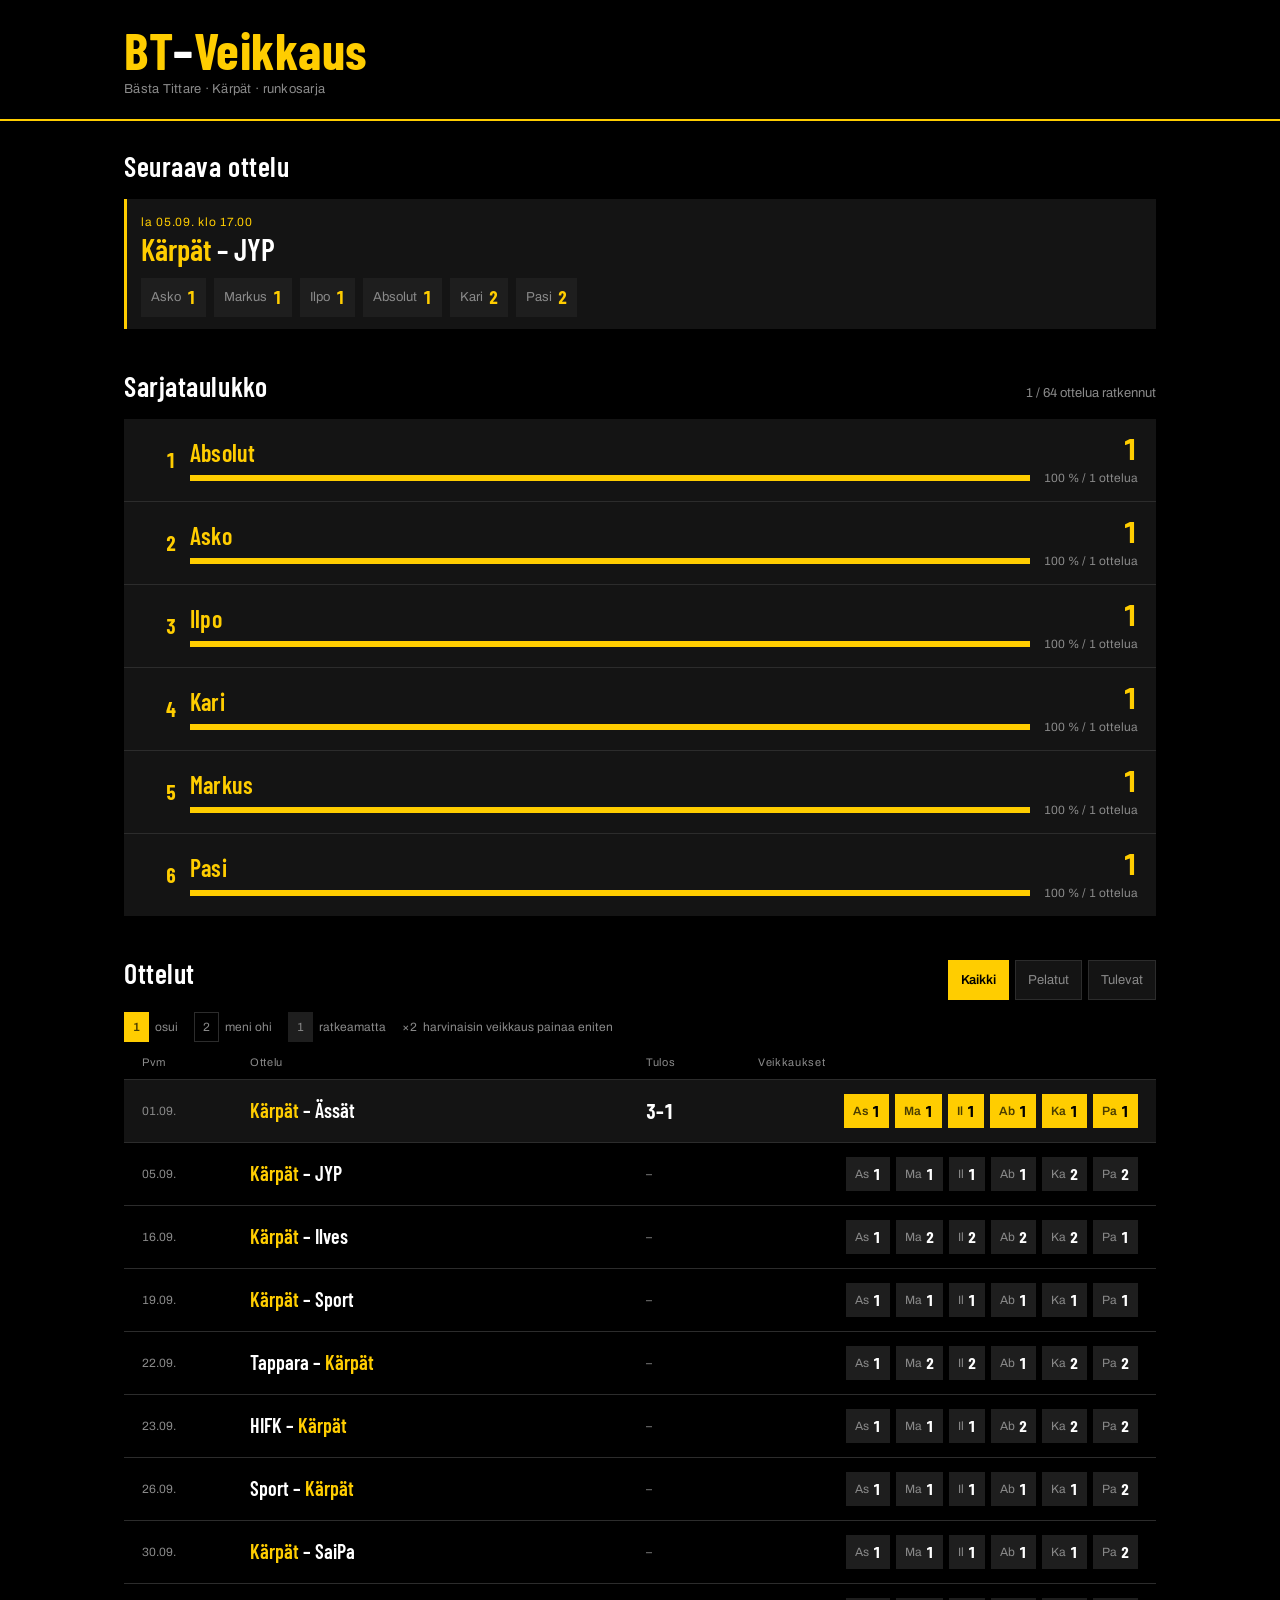
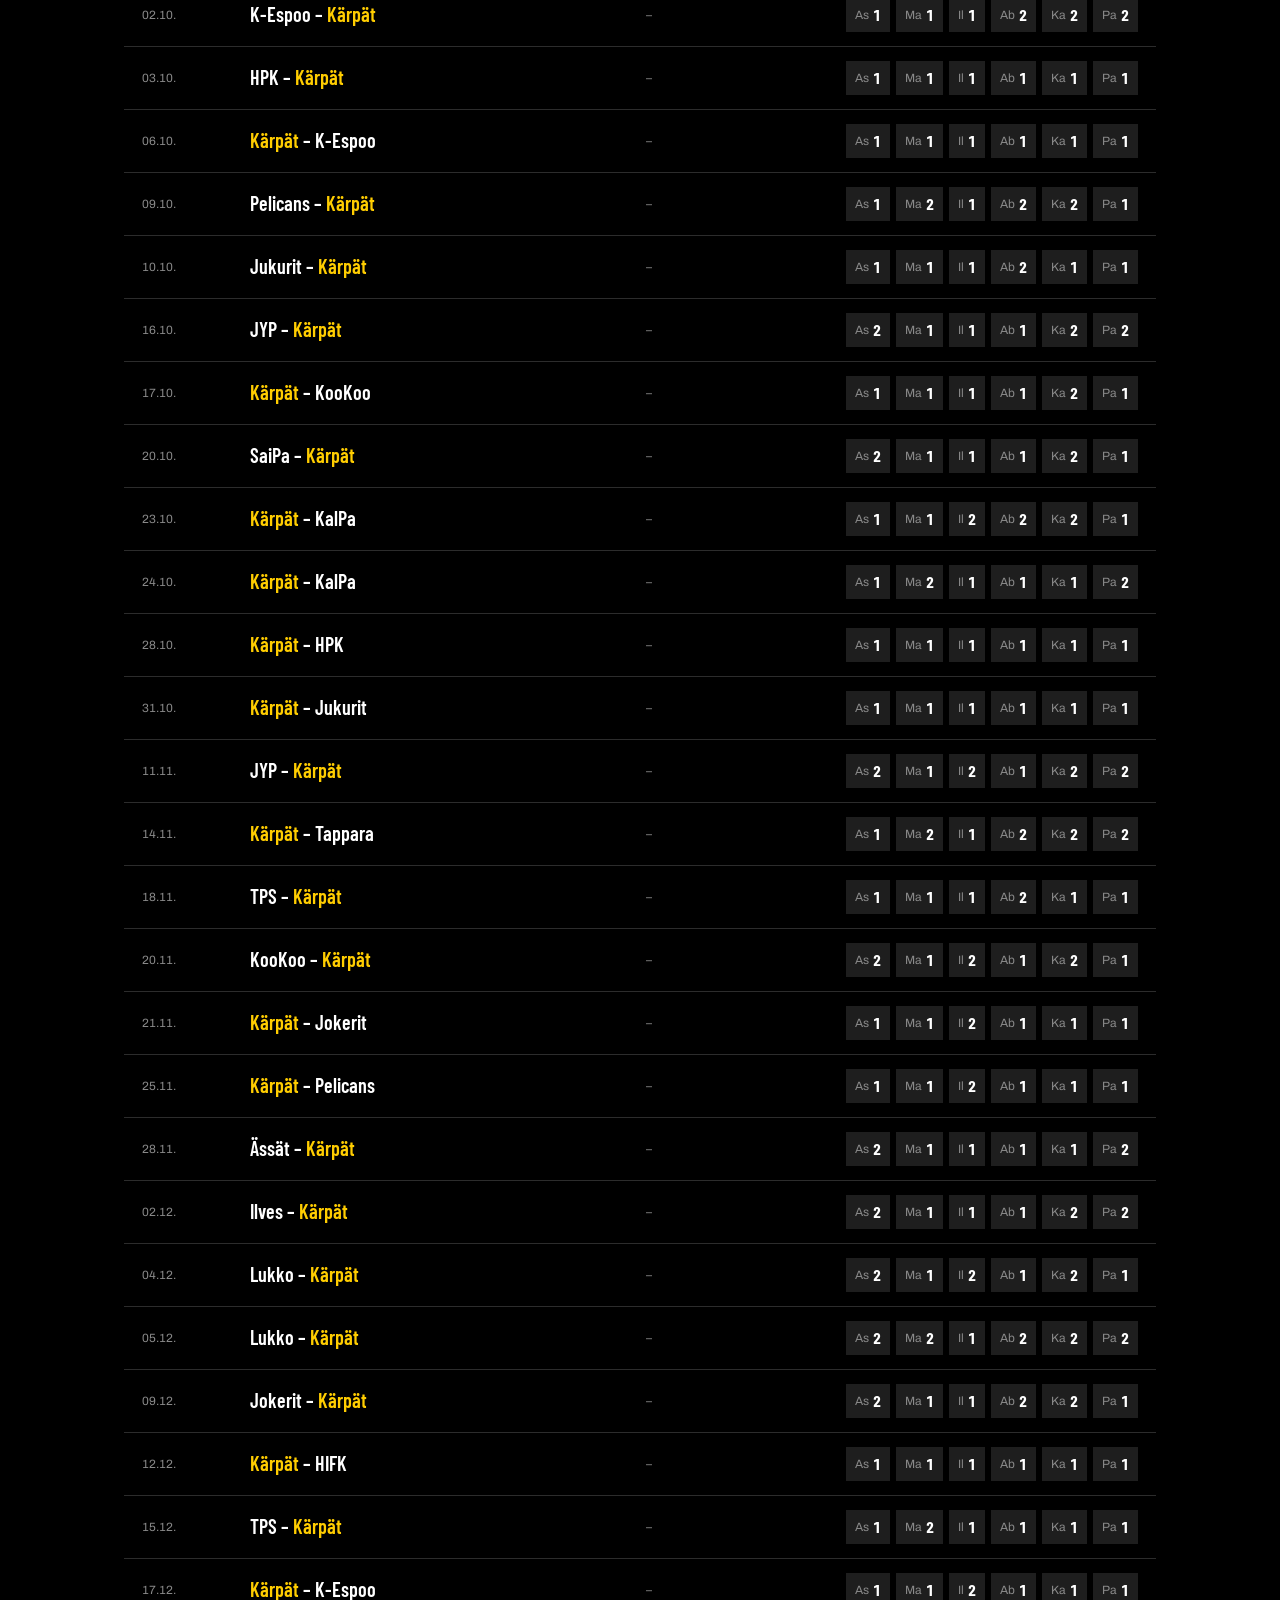
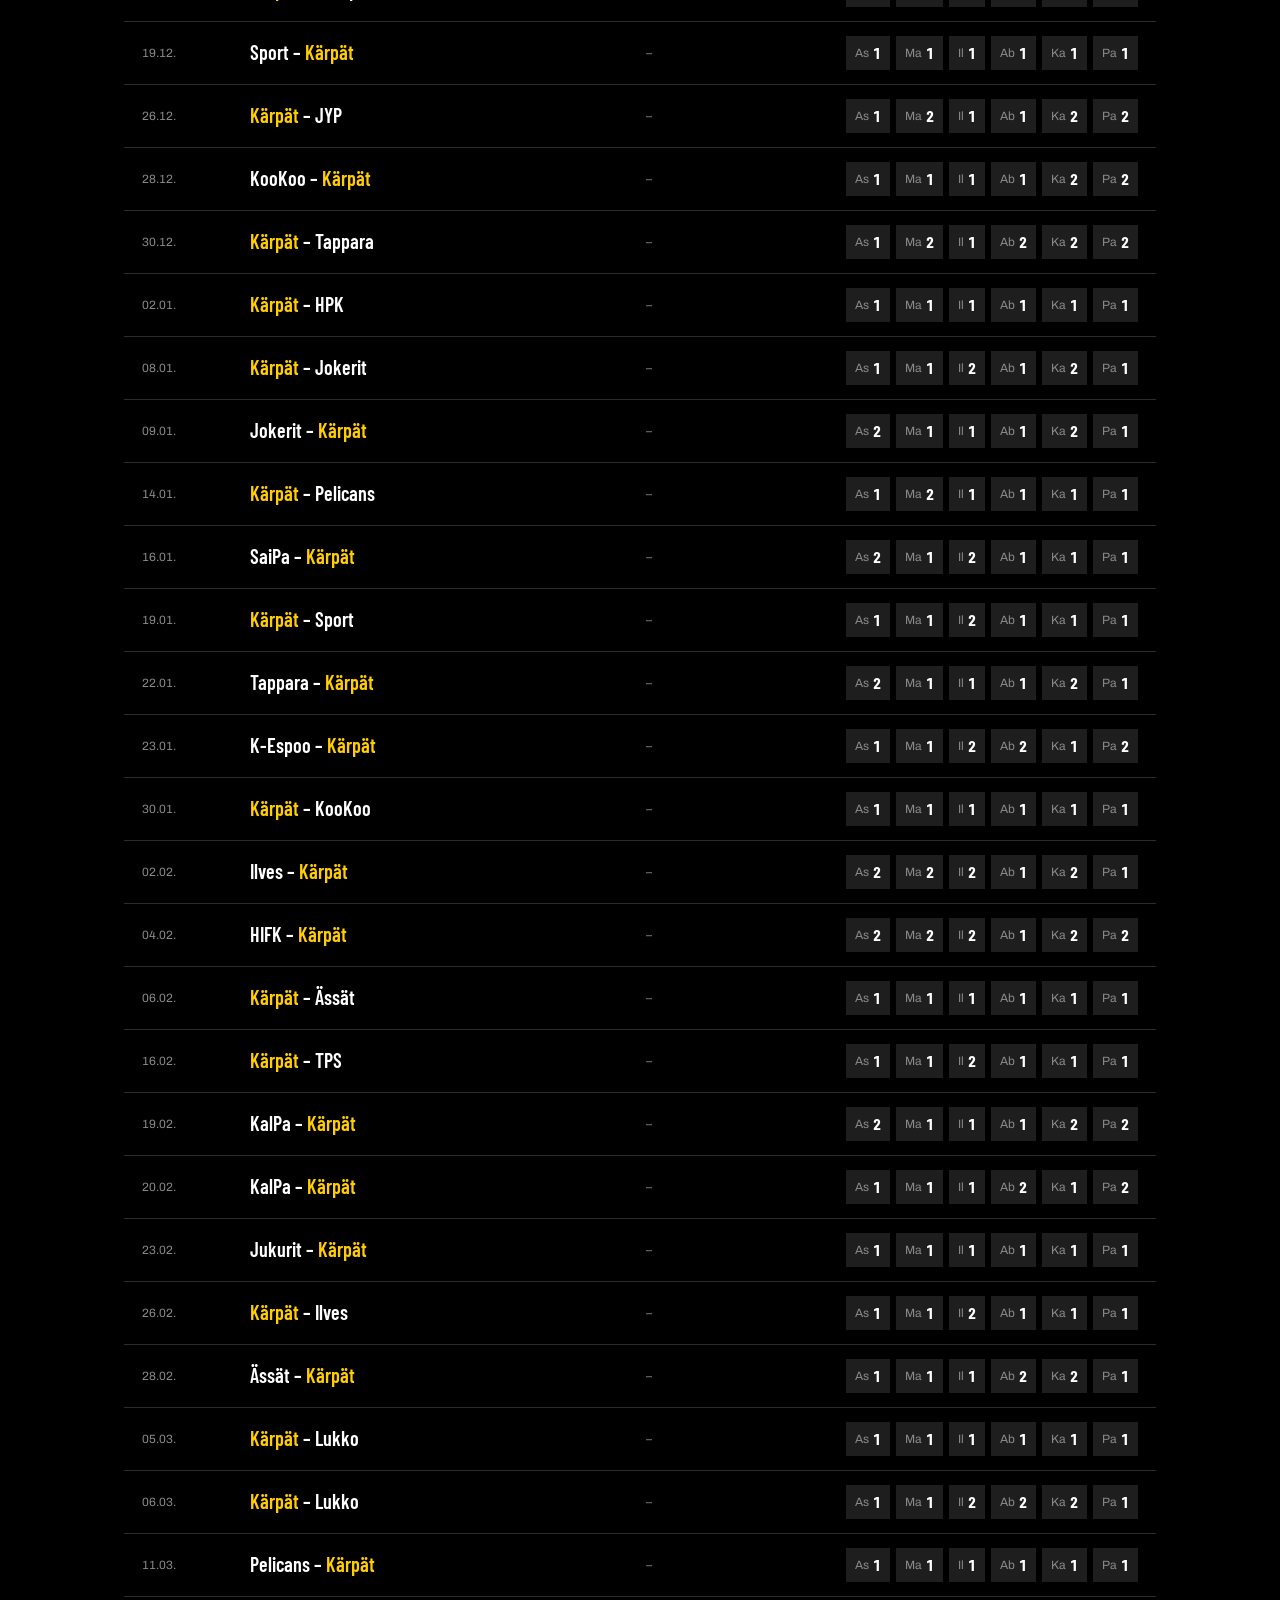
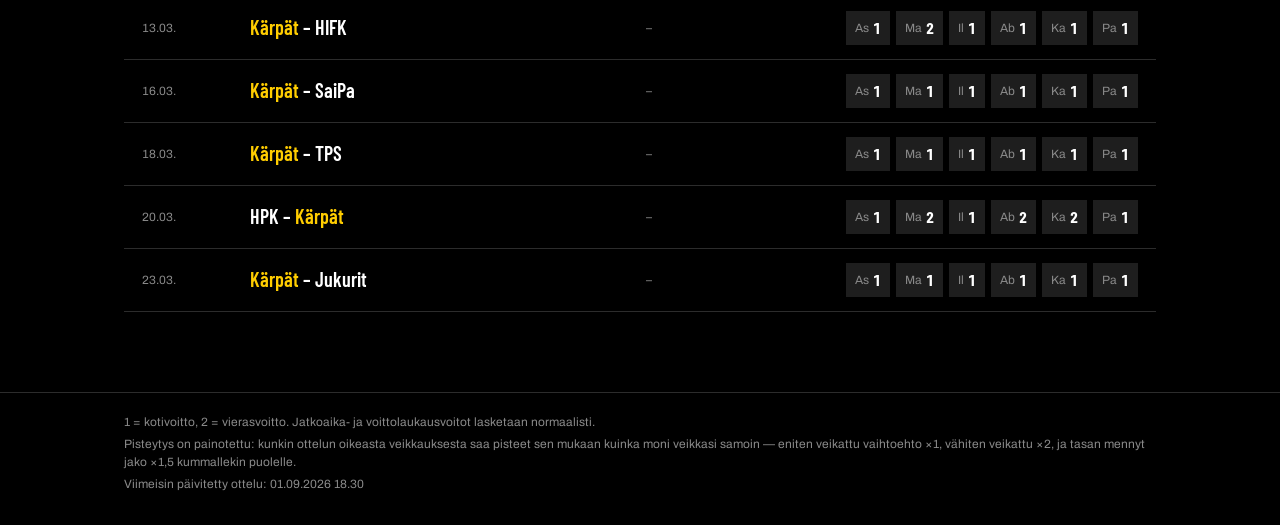
==== index.html @ 1e8585fb "Update index.html" ====
<!DOCTYPE html>
<html lang="fi">
<head>
<meta charset="utf-8">
<meta name="viewport" content="width=device-width, initial-scale=1">
<title>BT-Veikkaus</title>
<meta name="description" content="Bästa Tittare -porukan veikkaukset Kärppien runkosarjasta.">
<meta name="theme-color" content="#000000">
<link rel="preconnect" href="https://fonts.googleapis.com">
<link rel="preconnect" href="https://fonts.gstatic.com" crossorigin>
<link href="https://fonts.googleapis.com/css2?family=Barlow+Condensed:wght@500;600;700&family=Archivo:wght@400;500;600&display=swap" rel="stylesheet">
<link rel="stylesheet" href="styles.css">
</head>
<body>

<header class="masthead">
  <div class="wrap masthead-in">
    <h1 class="wordmark">BT<span class="wordmark-dash">–</span>Veikkaus</h1>
    <p class="masthead-sub">Bästa Tittare · Kärpät · runkosarja</p>
  </div>
</header>

<main class="wrap" id="main">

  <!-- Seuraava ottelu -->
  <section class="next" id="next-section" aria-labelledby="next-h" hidden>
    <h2 class="sec-h" id="next-h">Seuraava ottelu</h2>
    <div class="next-card">
      <div class="next-meta">
        <span class="next-date" id="next-date"></span>
        <span class="next-teams" id="next-teams"></span>
      </div>
      <ul class="next-picks" id="next-picks"></ul>
      <p class="next-split" id="next-split" hidden></p>
    </div>
  </section>

  <!-- Sarjataulukko -->
  <section class="board" aria-labelledby="board-h">
    <div class="sec-head">
      <h2 class="sec-h" id="board-h">Sarjataulukko</h2>
      <p class="sec-note" id="board-note"></p>
    </div>
    <ol class="stand" id="standings"></ol>
  </section>

  <!-- Ottelut -->
  <section class="log" aria-labelledby="log-h">
    <div class="sec-head">
      <h2 class="sec-h" id="log-h">Ottelut</h2>
      <div class="filters" role="group" aria-label="Suodata otteluita">
        <button type="button" class="filter is-on" data-filter="all">Kaikki</button>
        <button type="button" class="filter" data-filter="played">Pelatut</button>
        <button type="button" class="filter" data-filter="upcoming">Tulevat</button>
      </div>
    </div>

    <p class="legend">
      <span class="lg"><span class="chip chip-demo is-hit" aria-hidden="true">1</span> osui</span>
      <span class="lg"><span class="chip chip-demo is-miss" aria-hidden="true">2</span> meni ohi</span>
      <span class="lg"><span class="chip chip-demo" aria-hidden="true">1</span> ratkeamatta</span>
      <span class="lg"><span class="weight-demo" aria-hidden="true">×2</span> harvinaisin veikkaus painaa eniten</span>
    </p>

    <div class="log-head" aria-hidden="true">
      <span>Pvm</span><span>Ottelu</span><span>Tulos</span><span>Veikkaukset</span>
    </div>
    <ol class="matches" id="matches"></ol>
    <p class="empty" id="log-empty" hidden></p>
  </section>

  <p class="status" id="status">Ladataan veikkauksia…</p>

</main>

<footer class="foot">
  <div class="wrap">
    <p>1 = kotivoitto, 2 = vierasvoitto. Jatkoaika- ja voittolaukausvoitot lasketaan normaalisti.</p>
    <p>Pisteytys on painotettu: kunkin ottelun oikeasta veikkauksesta saa pisteet sen mukaan
       kuinka moni veikkasi samoin — eniten veikattu vaihtoehto ×1, vähiten veikattu ×2,
       ja tasan mennyt jako ×1,5 kummallekin puolelle.</p>
    <p class="foot-upd" id="foot-upd"></p>
  </div>
</footer>

<script src="app.js"></script>
</body>
</html>
---- styles.css ----
/* BT-Veikkaus — jäähallin tulostaulu.
   Mobile first: perusasettelu on puhelimelle, laajemmat näytöt
   avataan media queryillä alempana. */

:root {
  --field:   #000000;   /* pohja — Kärppien musta */
  --panel:   #141414;   /* kohotettu pinta */
  --panel-2: #1E1E1E;   /* toissijainen pinta */
  --line:    #2C2C2C;   /* hiusviiva */
  --keltainen: #FFCD00; /* Kärppien keltainen — ainoa korostusväri */
  --keltainen-dim: #6B5600;
  --valkoinen: #FFFFFF;
  --himmea: #8A8A8A;

  --display: "Barlow Condensed", "Arial Narrow", sans-serif;
  --body: "Archivo", system-ui, -apple-system, sans-serif;

  --gutter: 16px;
  --max: 1080px;
}

* { box-sizing: border-box; }

html { -webkit-text-size-adjust: 100%; }

body {
  margin: 0;
  background: var(--field);
  color: var(--valkoinen);
  font-family: var(--body);
  font-size: 16px;
  line-height: 1.5;
  -webkit-font-smoothing: antialiased;
}

.wrap {
  width: 100%;
  max-width: var(--max);
  margin-inline: auto;
  padding-inline: var(--gutter);
}

/* ---------- Otsikkopalkki ---------- */

.masthead {
  border-bottom: 2px solid var(--keltainen);
  background: var(--field);
}

.masthead-in { padding-block: 18px 14px; }

.wordmark {
  font-family: var(--display);
  font-weight: 700;
  font-size: clamp(2rem, 11vw, 3.25rem);
  line-height: 0.92;
  letter-spacing: 0.01em;
  margin: 0;
  color: var(--keltainen);
}

.wordmark-dash { color: var(--valkoinen); }

.masthead-sub {
  margin: 6px 0 0;
  font-size: 0.8125rem;
  color: var(--himmea);
  letter-spacing: 0.02em;
}

/* ---------- Osiot ---------- */

main { padding-block: 24px 40px; }

section + section { margin-top: 36px; }

.sec-head {
  display: flex;
  flex-wrap: wrap;
  align-items: baseline;
  justify-content: space-between;
  gap: 8px 16px;
  margin-bottom: 12px;
}

.sec-h {
  font-family: var(--display);
  font-weight: 600;
  font-size: 1.5rem;
  letter-spacing: 0.02em;
  margin: 0 0 12px;
  color: var(--valkoinen);
}

.sec-head .sec-h { margin-bottom: 0; }

.sec-note {
  margin: 0;
  font-size: 0.8125rem;
  color: var(--himmea);
}

/* ---------- Seuraava ottelu ---------- */

.next-card {
  background: var(--panel);
  border-left: 3px solid var(--keltainen);
  padding: 14px 14px 12px;
}

.next-meta { margin-bottom: 12px; }

.next-date {
  display: block;
  font-size: 0.75rem;
  color: var(--keltainen);
  letter-spacing: 0.06em;
  margin-bottom: 2px;
}

.next-teams {
  display: block;
  font-family: var(--display);
  font-weight: 600;
  font-size: 1.5rem;
  line-height: 1.1;
}

.next-picks {
  list-style: none;
  display: flex;
  flex-wrap: wrap;
  gap: 8px;
  margin: 0;
  padding: 0;
}

.next-pick {
  display: flex;
  align-items: center;
  gap: 6px;
  background: var(--panel-2);
  padding: 6px 10px;
  min-height: 36px;
}

.next-pick-name {
  font-size: 0.8125rem;
  color: var(--himmea);
}

.next-pick-val {
  font-family: var(--display);
  font-weight: 700;
  font-size: 1.125rem;
  color: var(--keltainen);
  font-variant-numeric: tabular-nums;
}

/* ---------- Sarjataulukko (sivun sankari) ---------- */

.stand {
  list-style: none;
  margin: 0;
  padding: 0;
  background: var(--panel);
}

.stand-row {
  display: grid;
  grid-template-columns: 28px 1fr auto;
  align-items: center;
  gap: 10px;
  padding: 12px 14px;
  border-bottom: 1px solid var(--line);
}

.stand-row:last-child { border-bottom: 0; }

.stand-rank {
  font-family: var(--display);
  font-weight: 700;
  font-size: 1.25rem;
  color: var(--himmea);
  font-variant-numeric: tabular-nums;
  text-align: right;
}

.stand-row.is-lead .stand-rank { color: var(--keltainen); }

.stand-main { min-width: 0; }

.stand-name {
  font-family: var(--display);
  font-weight: 600;
  font-size: 1.375rem;
  line-height: 1.1;
  letter-spacing: 0.01em;
  overflow: hidden;
  text-overflow: ellipsis;
  white-space: nowrap;
}

.stand-row.is-lead .stand-name { color: var(--keltainen); }

/* Tulostaulun palkki */
.track {
  margin-top: 6px;
  height: 6px;
  background: var(--panel-2);
  overflow: hidden;
}

.fill {
  display: block;
  height: 100%;
  width: 0;
  background: var(--keltainen-dim);
  transition: width 700ms cubic-bezier(.2,.7,.3,1);
}

.stand-row.is-lead .fill { background: var(--keltainen); }

.stand-figs {
  text-align: right;
  font-variant-numeric: tabular-nums;
  white-space: nowrap;
}

.stand-pts {
  font-family: var(--display);
  font-weight: 700;
  font-size: 1.625rem;
  line-height: 1;
  color: var(--valkoinen);
}

.stand-row.is-lead .stand-pts { color: var(--keltainen); }

.stand-pct {
  display: block;
  font-size: 0.75rem;
  color: var(--himmea);
  margin-top: 2px;
}

/* ---------- Suodattimet ---------- */

.filters { display: flex; gap: 6px; }

.filter {
  font-family: var(--body);
  font-size: 0.8125rem;
  color: var(--himmea);
  background: var(--panel);
  border: 1px solid var(--line);
  padding: 9px 12px;      /* riittävä kosketusalue */
  min-height: 40px;
  cursor: pointer;
}

.filter:hover { color: var(--valkoinen); }

.filter.is-on {
  color: var(--field);
  background: var(--keltainen);
  border-color: var(--keltainen);
  font-weight: 600;
}

/* ---------- Selite ---------- */

.legend {
  display: flex;
  flex-wrap: wrap;
  gap: 10px 16px;
  margin: 0 0 12px;
  font-size: 0.75rem;
  color: var(--himmea);
}

.lg { display: inline-flex; align-items: center; gap: 6px; }

.chip-demo { cursor: default; }

/* ---------- Otteluloki ---------- */

.log-head { display: none; }

.matches {
  list-style: none;
  margin: 0;
  padding: 0;
}

.match {
  background: var(--panel);
  border-bottom: 1px solid var(--line);
  padding: 12px 14px;
}

.match.is-upcoming { background: transparent; }

.m-top {
  display: flex;
  align-items: baseline;
  justify-content: space-between;
  gap: 10px;
  margin-bottom: 8px;
}

.m-date {
  font-size: 0.75rem;
  color: var(--himmea);
  font-variant-numeric: tabular-nums;
  white-space: nowrap;
}

.m-teams {
  font-family: var(--display);
  font-weight: 600;
  font-size: 1.125rem;
  line-height: 1.15;
  flex: 1 1 auto;
  min-width: 0;
}

.m-karpat { color: var(--keltainen); }

.m-score {
  font-family: var(--display);
  font-weight: 700;
  font-size: 1.25rem;
  font-variant-numeric: tabular-nums;
  white-space: nowrap;
}

.m-score .m-ot {
  font-family: var(--body);
  font-weight: 500;
  font-size: 0.6875rem;
  color: var(--himmea);
  margin-left: 3px;
}

.m-score.is-pending {
  font-family: var(--body);
  font-size: 0.75rem;
  font-weight: 400;
  color: var(--himmea);
}

.m-picks {
  display: flex;
  flex-wrap: wrap;
  gap: 6px;
  margin: 0;
  padding: 0;
  list-style: none;
}

/* Veikkausmerkki */
.chip {
  display: inline-flex;
  align-items: center;
  gap: 4px;
  min-height: 30px;
  padding: 4px 8px;
  font-size: 0.75rem;
  color: var(--himmea);
  background: var(--panel-2);
  border: 1px solid transparent;
  font-variant-numeric: tabular-nums;
}

.chip b {
  font-family: var(--display);
  font-weight: 700;
  font-size: 1rem;
  color: var(--valkoinen);
}

.chip.is-hit {
  background: var(--keltainen);
  color: #4A3D00;
  font-weight: 600;
}

.chip.is-hit b { color: var(--field); }

.chip.is-miss {
  background: transparent;
  border-color: var(--line);
  color: var(--himmea);
}

.chip.is-miss b {
  color: var(--himmea);
  text-decoration: line-through;
  text-decoration-thickness: 1px;
}

/* ---------- Tilaviestit ---------- */

.status, .empty {
  margin: 20px 0 0;
  padding: 16px 14px;
  background: var(--panel);
  border-left: 3px solid var(--keltainen);
  font-size: 0.875rem;
  color: var(--himmea);
}

.status.is-error { color: var(--valkoinen); }

/* ---------- Alatunniste ---------- */

.foot {
  border-top: 1px solid var(--line);
  margin-top: 40px;
  padding-block: 20px 28px;
  font-size: 0.75rem;
  color: var(--himmea);
}

.foot p { margin: 0 0 4px; }

/* ---------- Saavutettavuus ---------- */

:focus-visible {
  outline: 2px solid var(--keltainen);
  outline-offset: 2px;
}

@media (prefers-reduced-motion: reduce) {
  .fill { transition: none; }
  * { scroll-behavior: auto; }
}

/* ---------- Suuremmat näytöt ---------- */

@media (min-width: 600px) {
  :root { --gutter: 24px; }

  .masthead-in { padding-block: 26px 20px; }
  .sec-h { font-size: 1.75rem; }
  .next-teams { font-size: 1.875rem; }

  .stand-row { grid-template-columns: 34px 1fr auto; padding: 14px 18px; gap: 14px; }
  .stand-name { font-size: 1.5rem; }
  .stand-pts { font-size: 1.875rem; }

  .match { padding: 14px 18px; }
  .m-teams { font-size: 1.25rem; }
}

/* Taulukkomuoto vasta kun sarakkeille on oikeasti tilaa */
@media (min-width: 900px) {
  .log-head {
    display: grid;
    grid-template-columns: 92px minmax(0, 1fr) 96px minmax(0, 380px);
    gap: 16px;
    padding: 0 18px 8px;
    font-size: 0.6875rem;
    color: var(--himmea);
    letter-spacing: 0.06em;
    border-bottom: 1px solid var(--line);
  }

  .match {
    display: grid;
    grid-template-columns: 92px minmax(0, 1fr) 96px minmax(0, 380px);
    gap: 16px;
    align-items: center;
  }

  .m-top {
    display: contents;   /* päivä, ottelu ja tulos asettuvat sarakkeisiin */
  }

  .m-picks { justify-content: flex-end; flex-wrap: nowrap; }

  .matches { border-top: 0; }
}
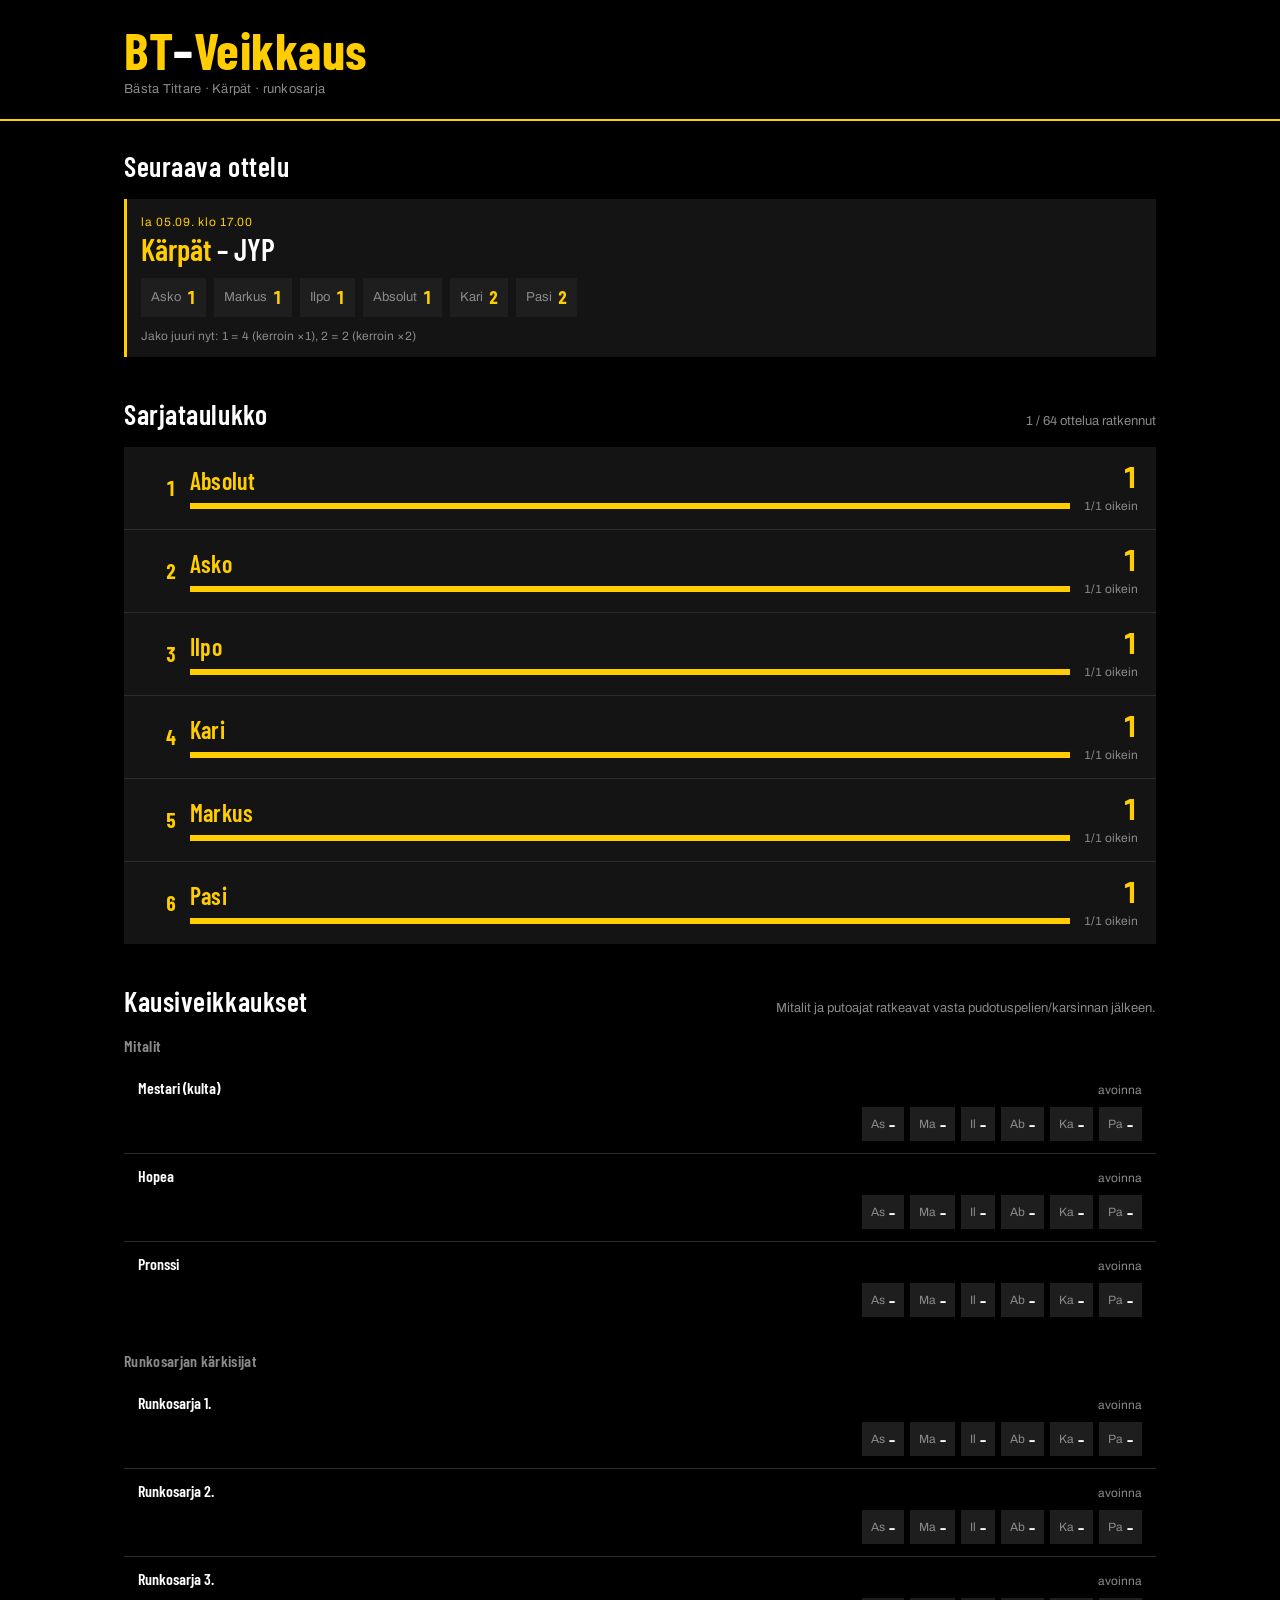
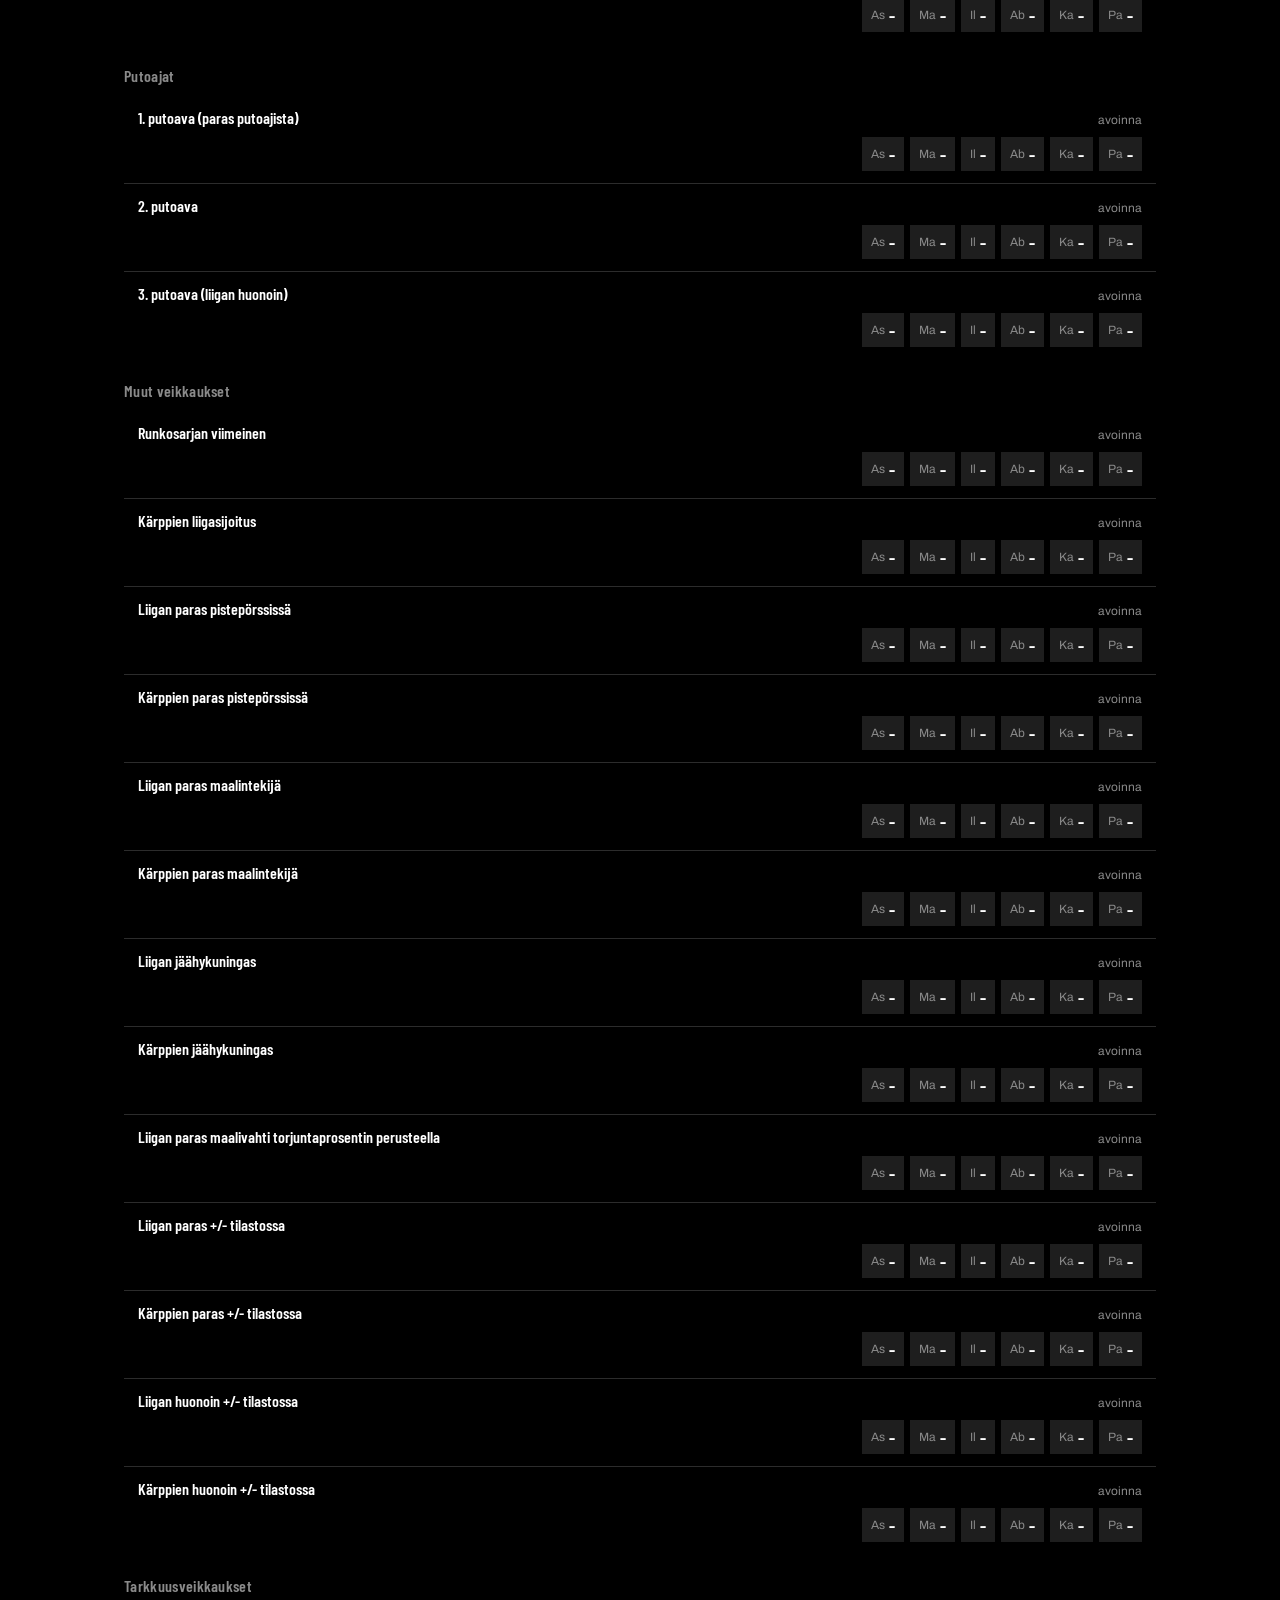
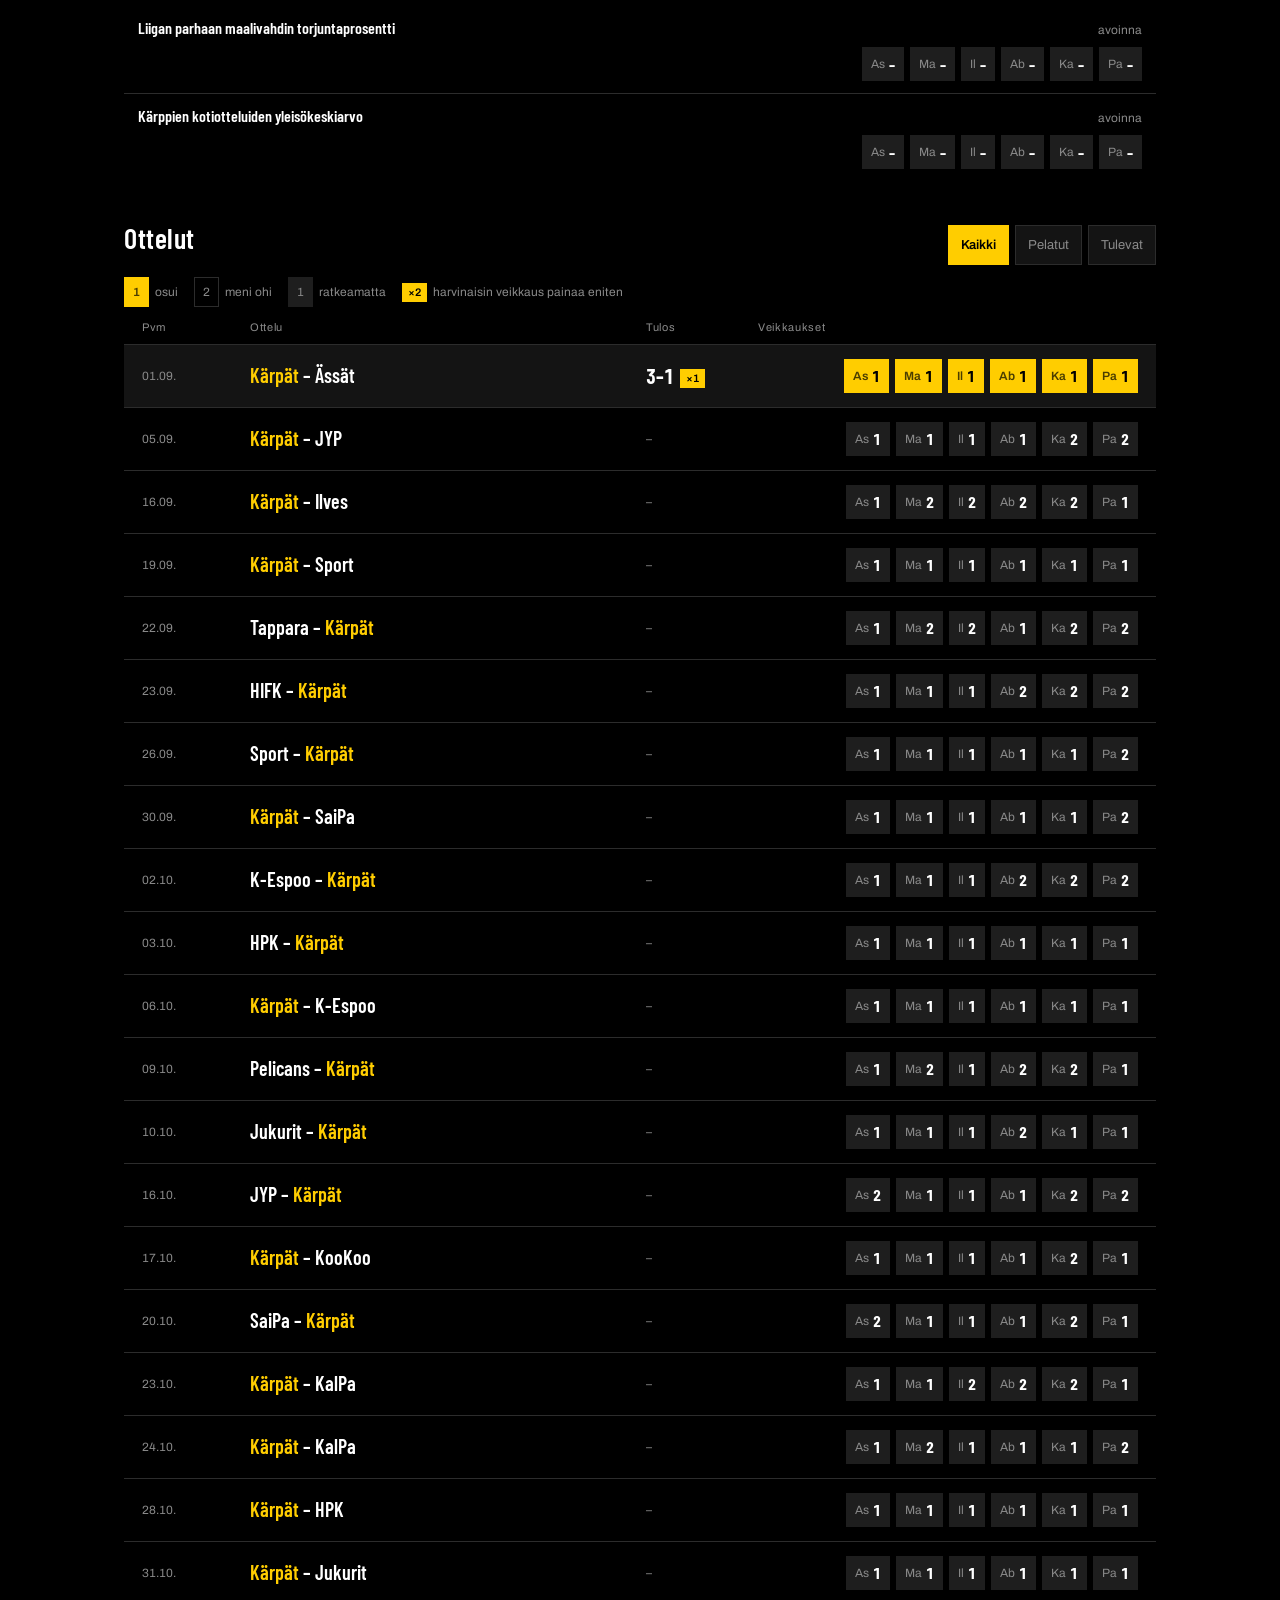
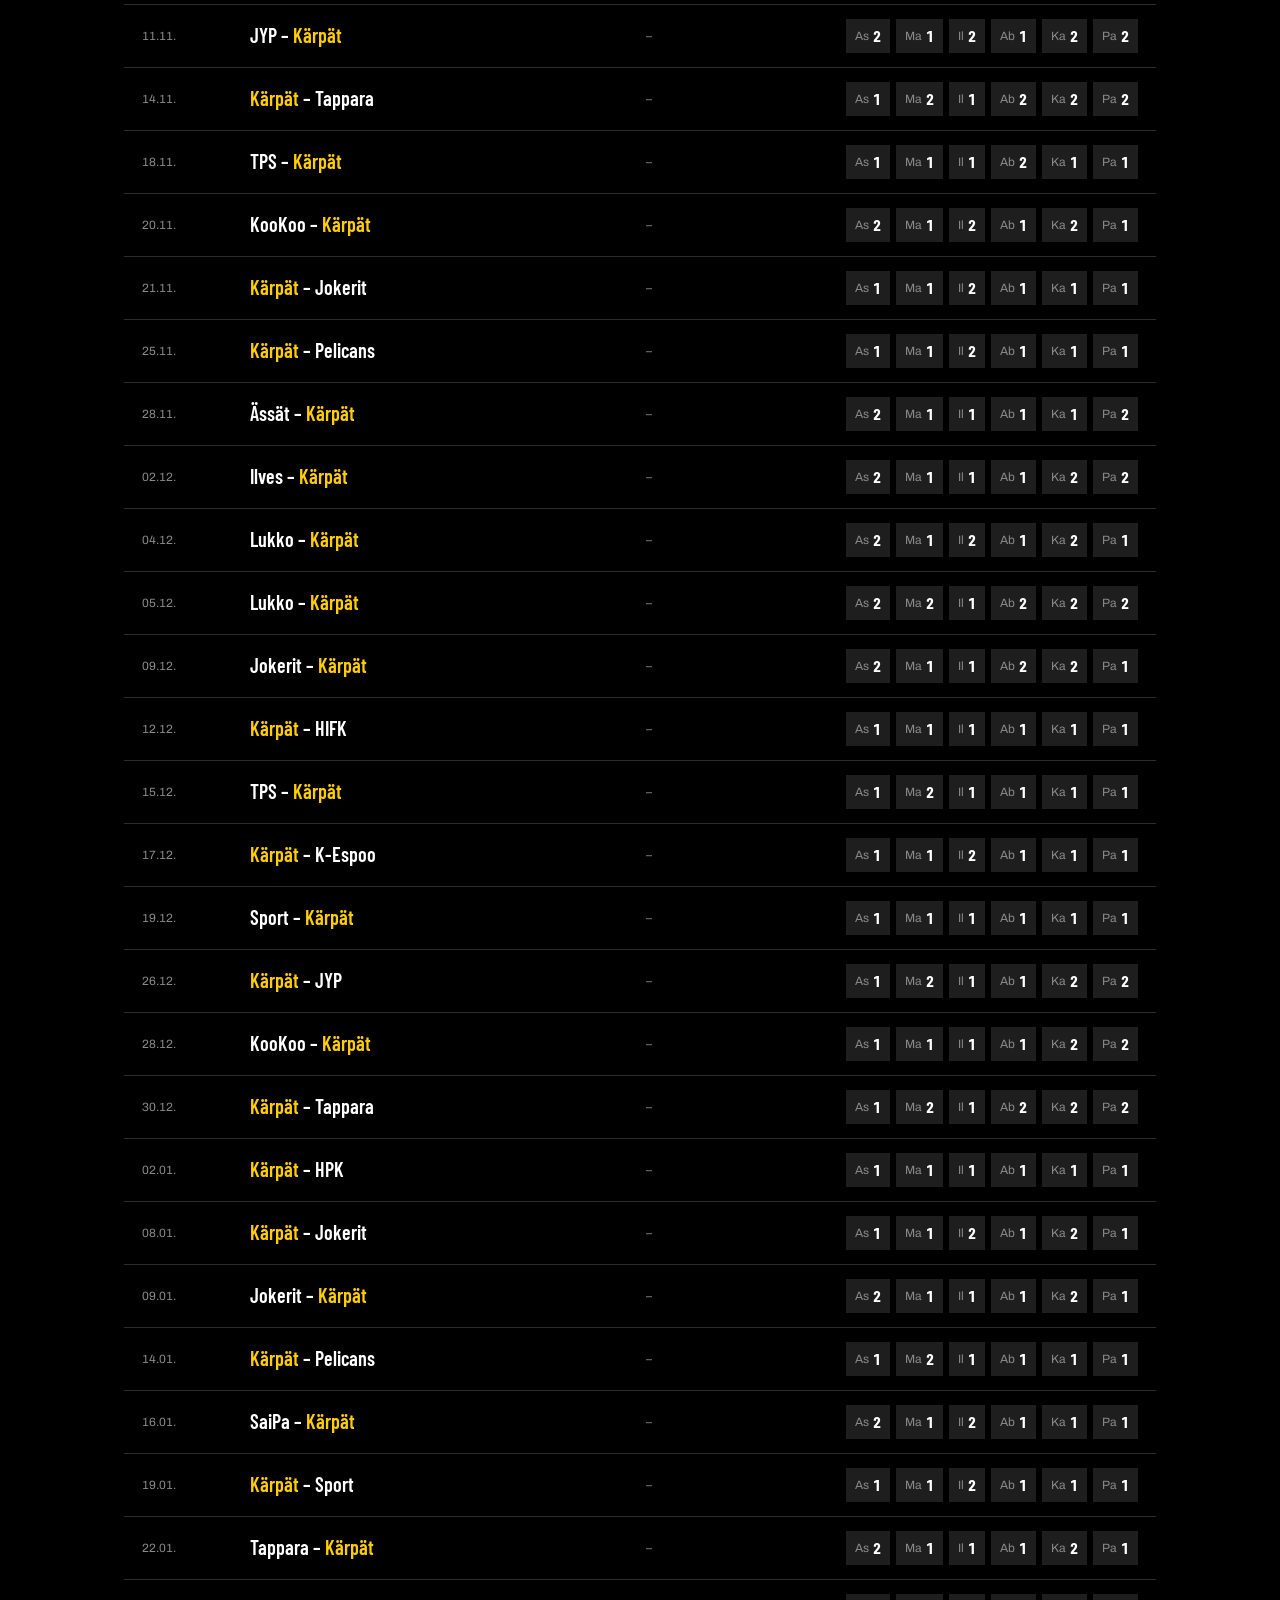
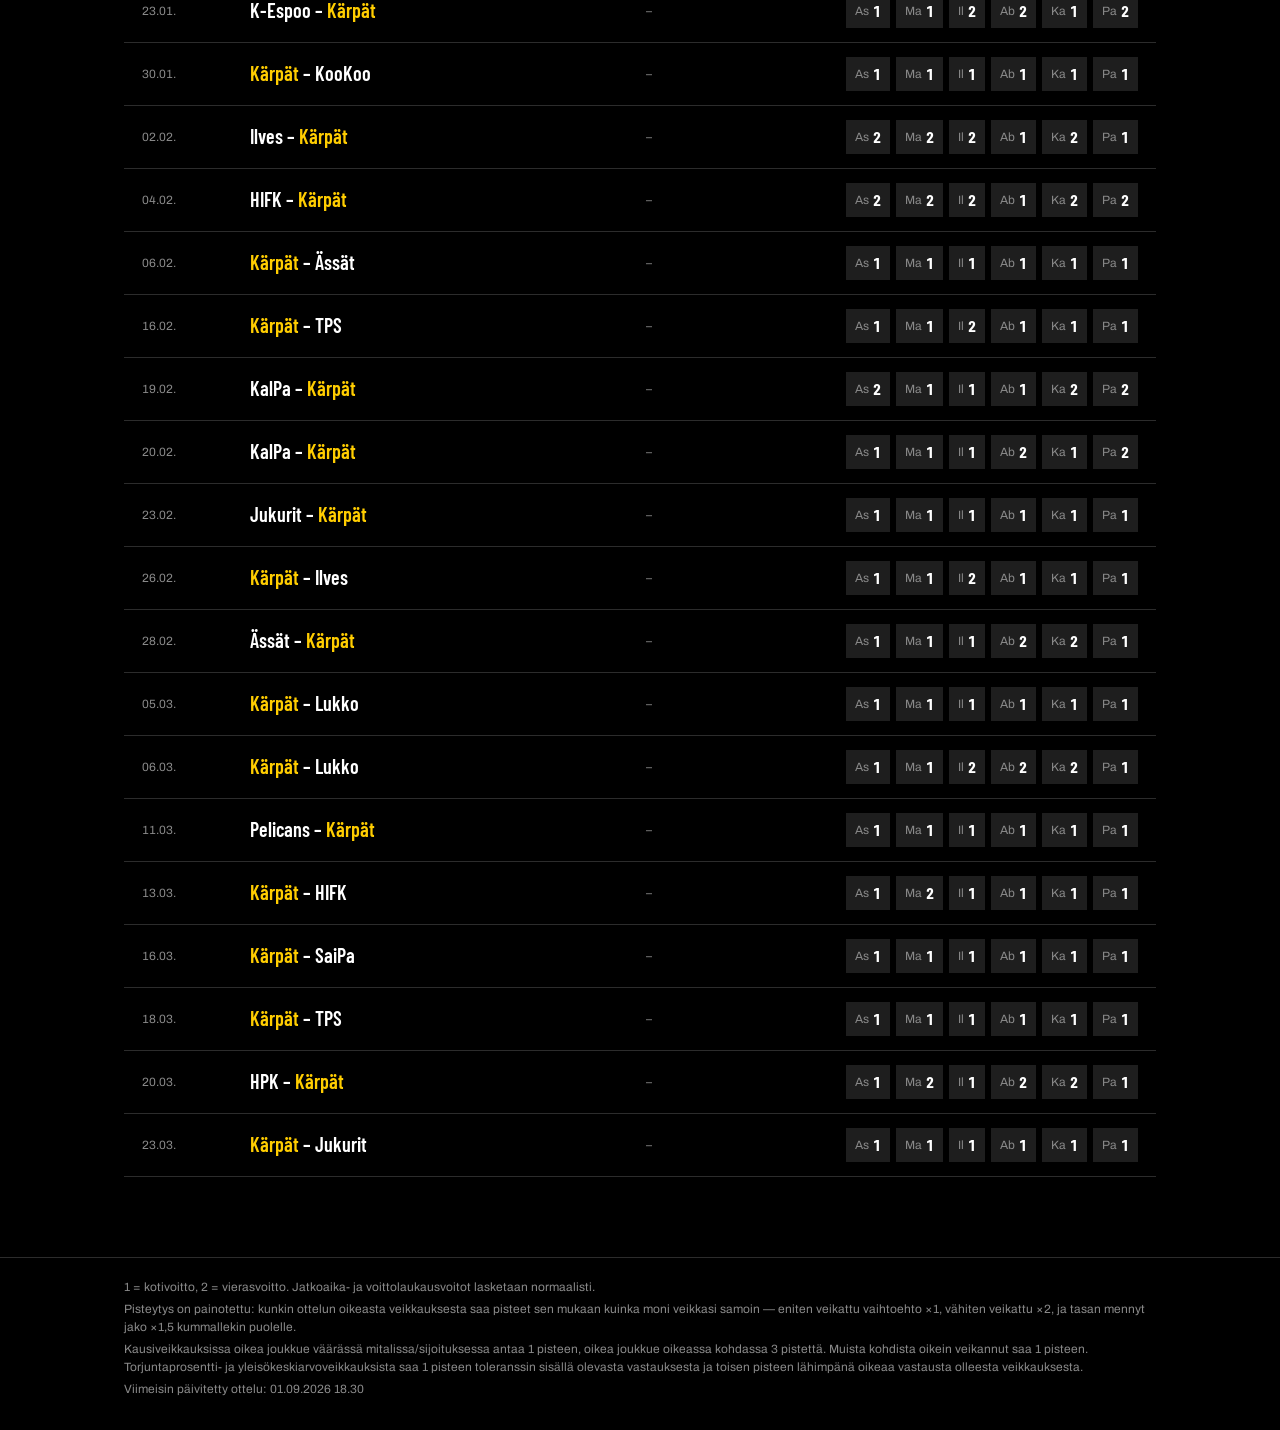
==== commit 707cb709: "Add season-long prop bets (medals, standings, relegation, stat leaders) Adds season-bets.json and a " ====
--- a/index.html
+++ b/index.html
@@ -44,6 +44,15 @@
     <ol class="stand" id="standings"></ol>
   </section>
 
+  <!-- Kausiveikkaukset -->
+  <section class="season" id="season-section" aria-labelledby="season-h" hidden>
+    <div class="sec-head">
+      <h2 class="sec-h" id="season-h">Kausiveikkaukset</h2>
+      <p class="sec-note">Mitalit ja putoajat ratkeavat vasta pudotuspelien/karsinnan jälkeen.</p>
+    </div>
+    <div id="season-groups"></div>
+  </section>
+
   <!-- Ottelut -->
   <section class="log" aria-labelledby="log-h">
     <div class="sec-head">
@@ -79,6 +88,10 @@
     <p>Pisteytys on painotettu: kunkin ottelun oikeasta veikkauksesta saa pisteet sen mukaan
        kuinka moni veikkasi samoin — eniten veikattu vaihtoehto ×1, vähiten veikattu ×2,
        ja tasan mennyt jako ×1,5 kummallekin puolelle.</p>
+    <p>Kausiveikkauksissa oikea joukkue väärässä mitalissa/sijoituksessa antaa 1 pisteen,
+       oikea joukkue oikeassa kohdassa 3 pistettä. Muista kohdista oikein veikannut saa
+       1 pisteen. Torjuntaprosentti- ja yleisökeskiarvoveikkauksista saa 1 pisteen toleranssin
+       sisällä olevasta vastauksesta ja toisen pisteen lähimpänä oikeaa vastausta olleesta veikkauksesta.</p>
     <p class="foot-upd" id="foot-upd"></p>
   </div>
 </footer>
--- a/styles.css
+++ b/styles.css
@@ -126,6 +126,12 @@
   line-height: 1.1;
 }
 
+.next-split {
+  margin: 10px 0 0;
+  font-size: 0.75rem;
+  color: var(--himmea);
+}
+
 .next-picks {
   list-style: none;
   display: flex;
@@ -350,6 +356,21 @@
   color: var(--himmea);
 }
 
+/* Painokerroin: kertoo montako pistettä oikea veikkaus tuosta ottelusta antoi. */
+.m-weight, .weight-demo {
+  display: inline-block;
+  margin-left: 6px;
+  padding: 1px 6px;
+  font-family: var(--body);
+  font-weight: 600;
+  font-size: 0.6875rem;
+  color: var(--field);
+  background: var(--keltainen);
+  vertical-align: middle;
+}
+
+.weight-demo { margin-left: 0; cursor: default; }
+
 .m-picks {
   display: flex;
   flex-wrap: wrap;
@@ -398,6 +419,78 @@
   color: var(--himmea);
   text-decoration: line-through;
   text-decoration-thickness: 1px;
+}
+
+/* ---------- Kausiveikkaukset ---------- */
+
+.season-group + .season-group { margin-top: 20px; }
+
+.season-group-h {
+  font-family: var(--display);
+  font-weight: 600;
+  font-size: 1rem;
+  letter-spacing: 0.02em;
+  color: var(--himmea);
+  margin: 0 0 8px;
+}
+
+.season-cats {
+  list-style: none;
+  margin: 0;
+  padding: 0;
+}
+
+.season-cat {
+  background: var(--panel);
+  border-bottom: 1px solid var(--line);
+  padding: 12px 14px;
+}
+
+.season-cat:last-child { border-bottom: 0; }
+
+.season-cat.is-upcoming { background: transparent; }
+
+.sc-top {
+  display: flex;
+  flex-wrap: wrap;
+  align-items: baseline;
+  justify-content: space-between;
+  gap: 6px 12px;
+  margin-bottom: 8px;
+}
+
+.sc-label {
+  font-family: var(--display);
+  font-weight: 600;
+  font-size: 1rem;
+  line-height: 1.2;
+}
+
+.sc-answer {
+  font-family: var(--display);
+  font-weight: 700;
+  font-size: 0.9375rem;
+  color: var(--keltainen);
+  white-space: nowrap;
+}
+
+.sc-answer.is-pending {
+  font-family: var(--body);
+  font-weight: 400;
+  font-size: 0.75rem;
+  color: var(--himmea);
+}
+
+.sc-pts {
+  display: inline-block;
+  margin-left: 4px;
+  font-family: var(--body);
+  font-weight: 600;
+  font-size: 0.6875rem;
+  color: var(--field);
+  background: var(--keltainen);
+  padding: 1px 5px;
+  vertical-align: middle;
 }
 
 /* ---------- Tilaviestit ---------- */
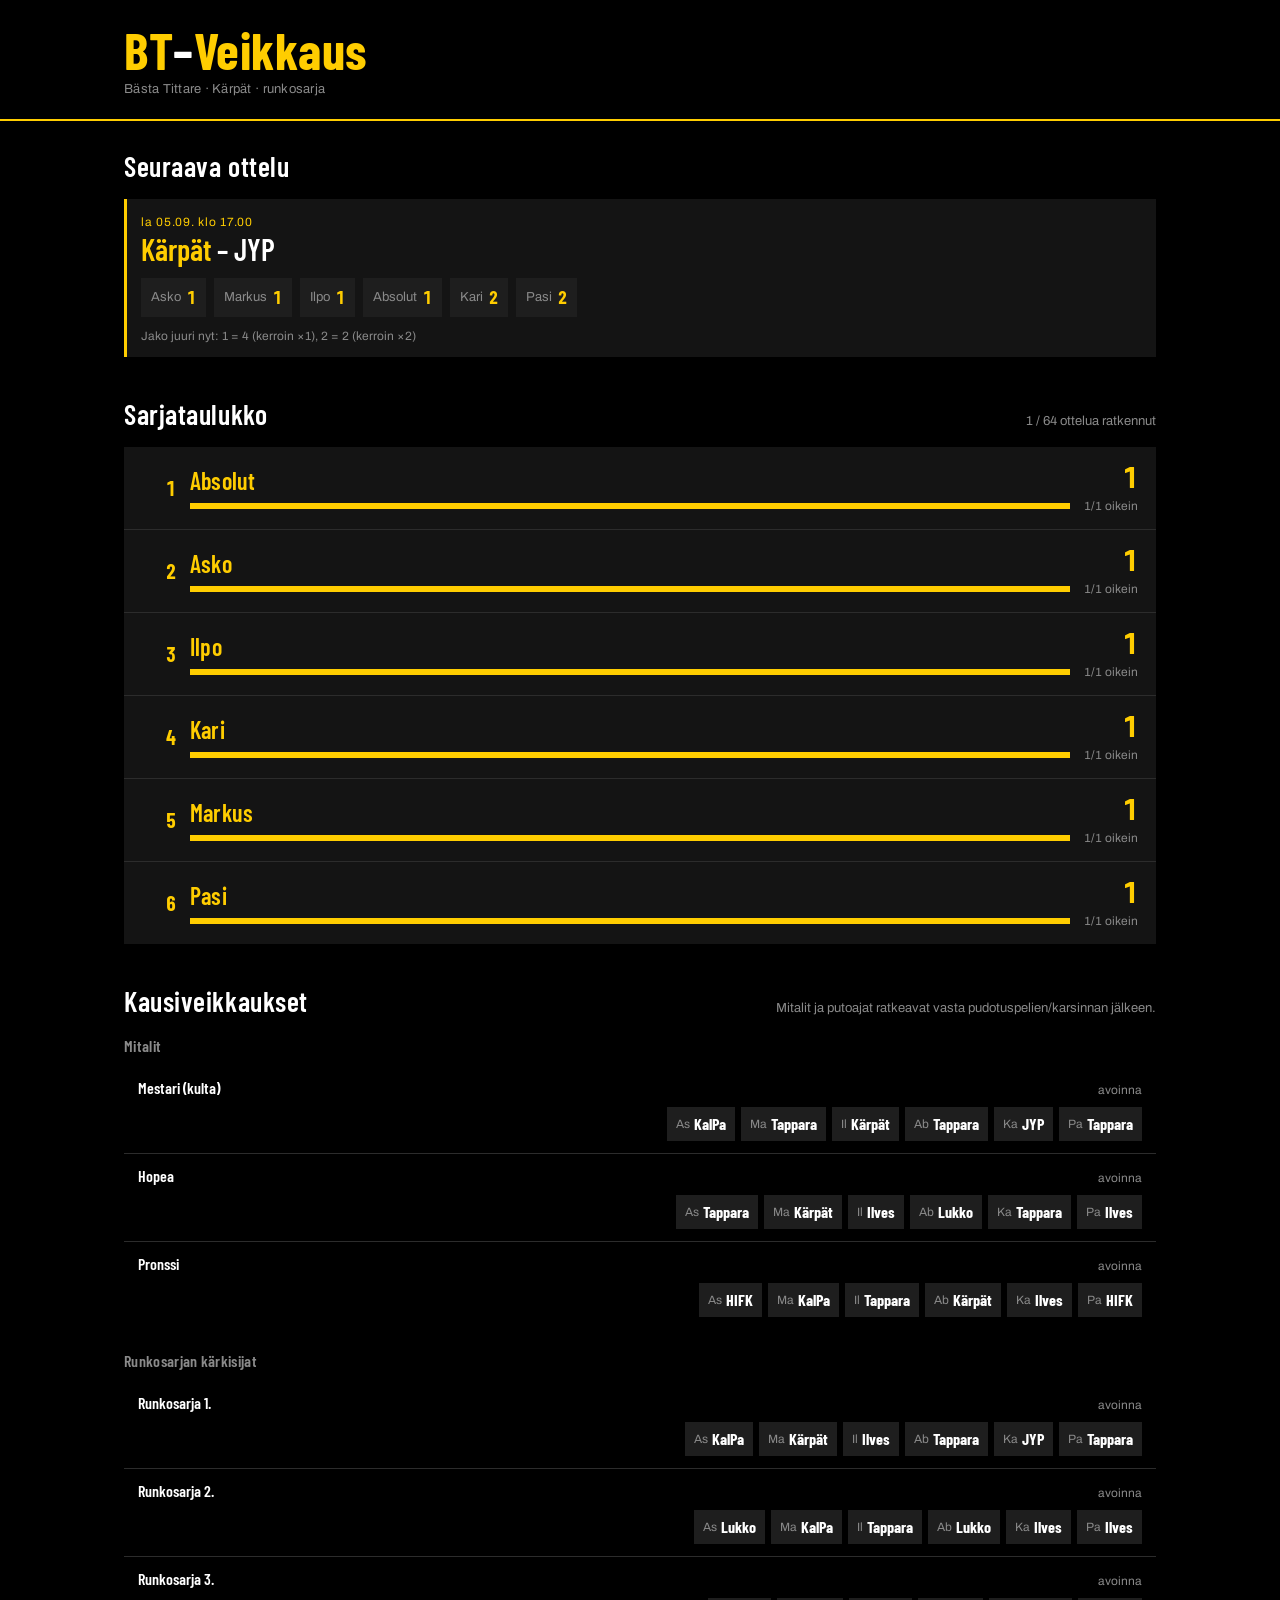
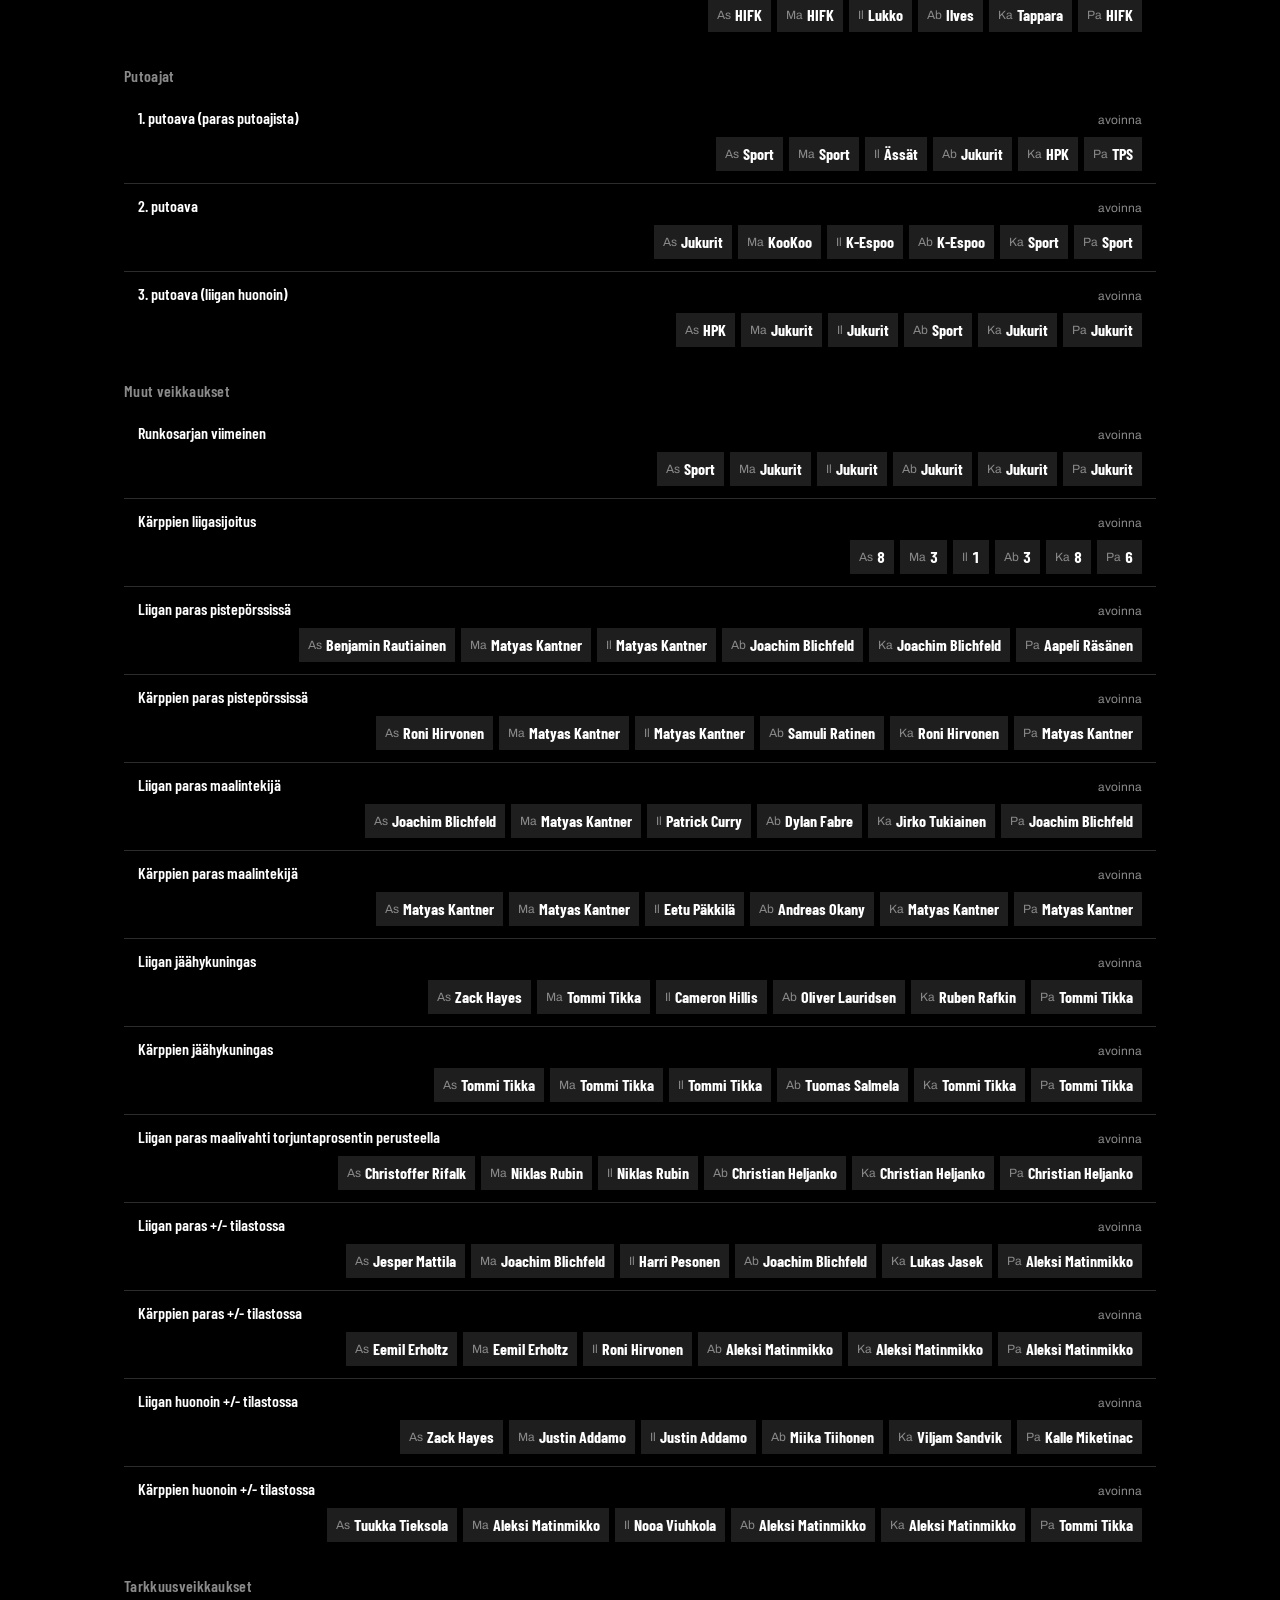
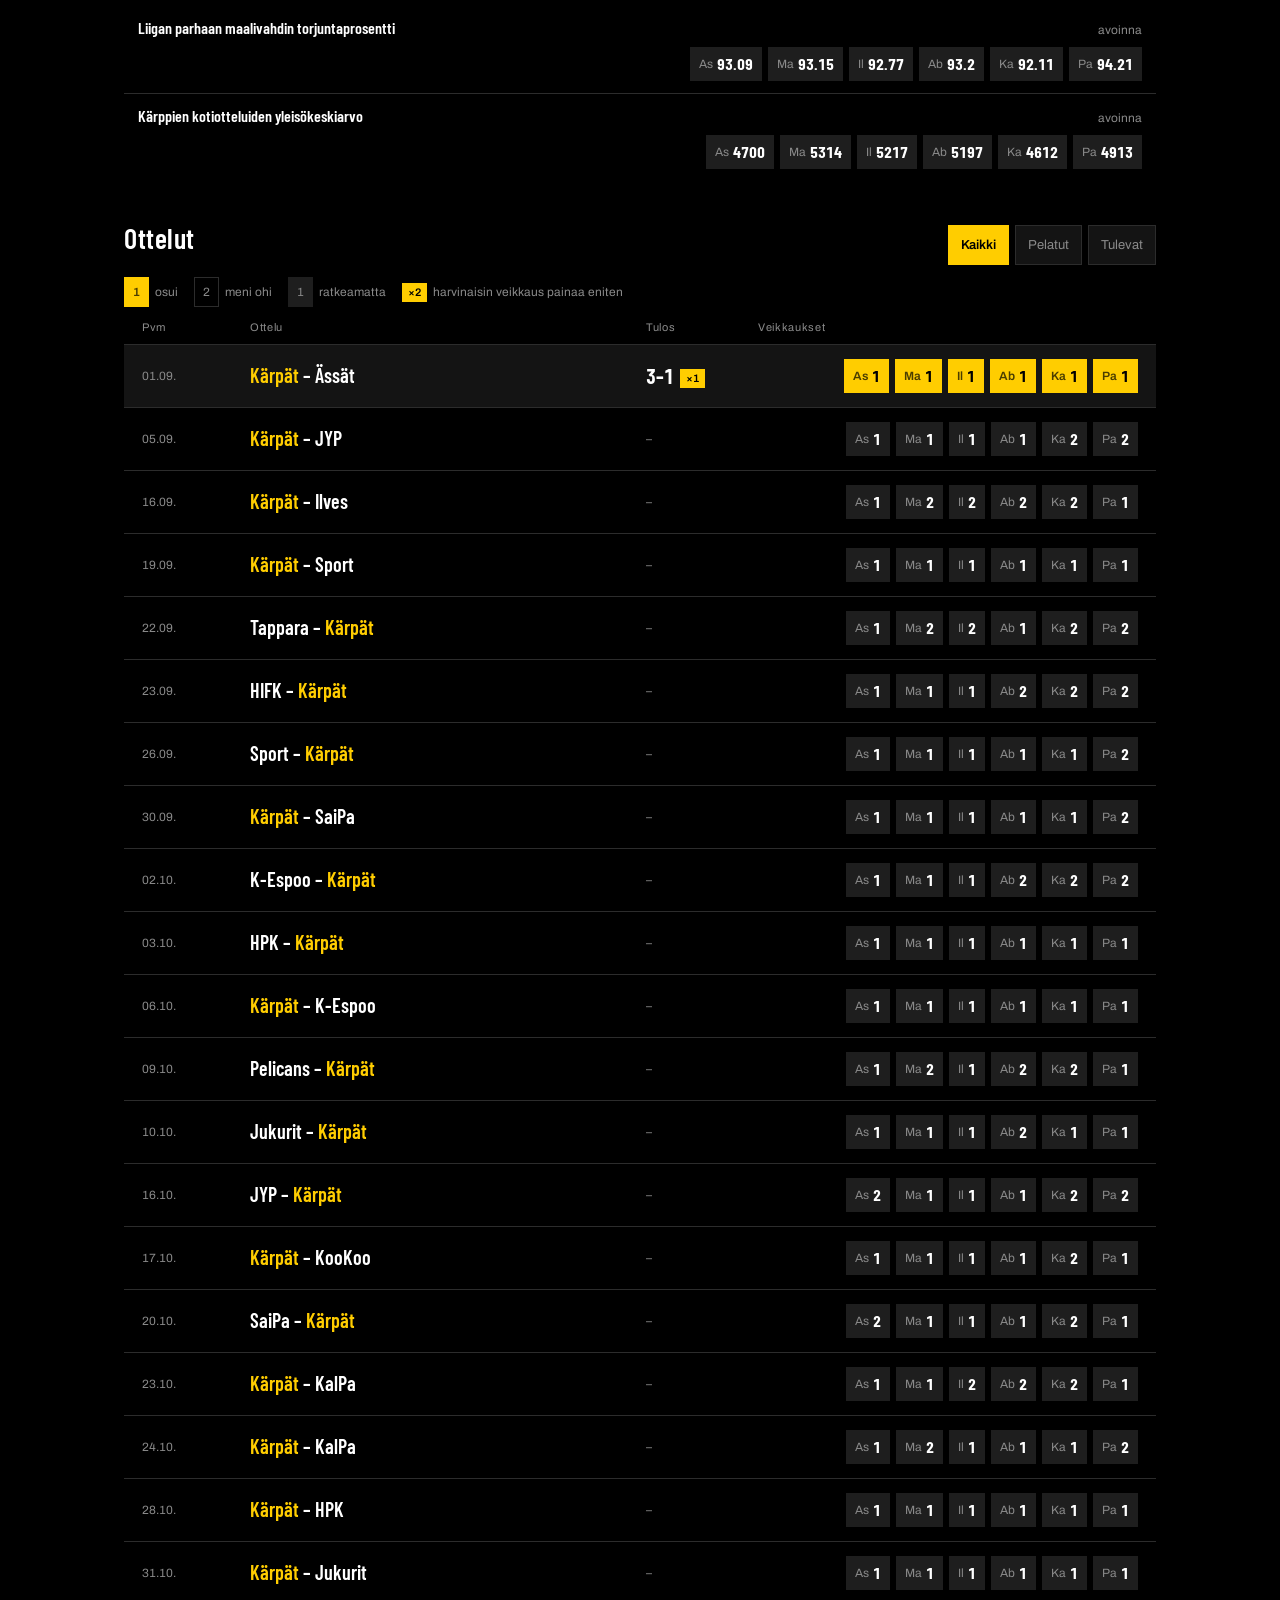
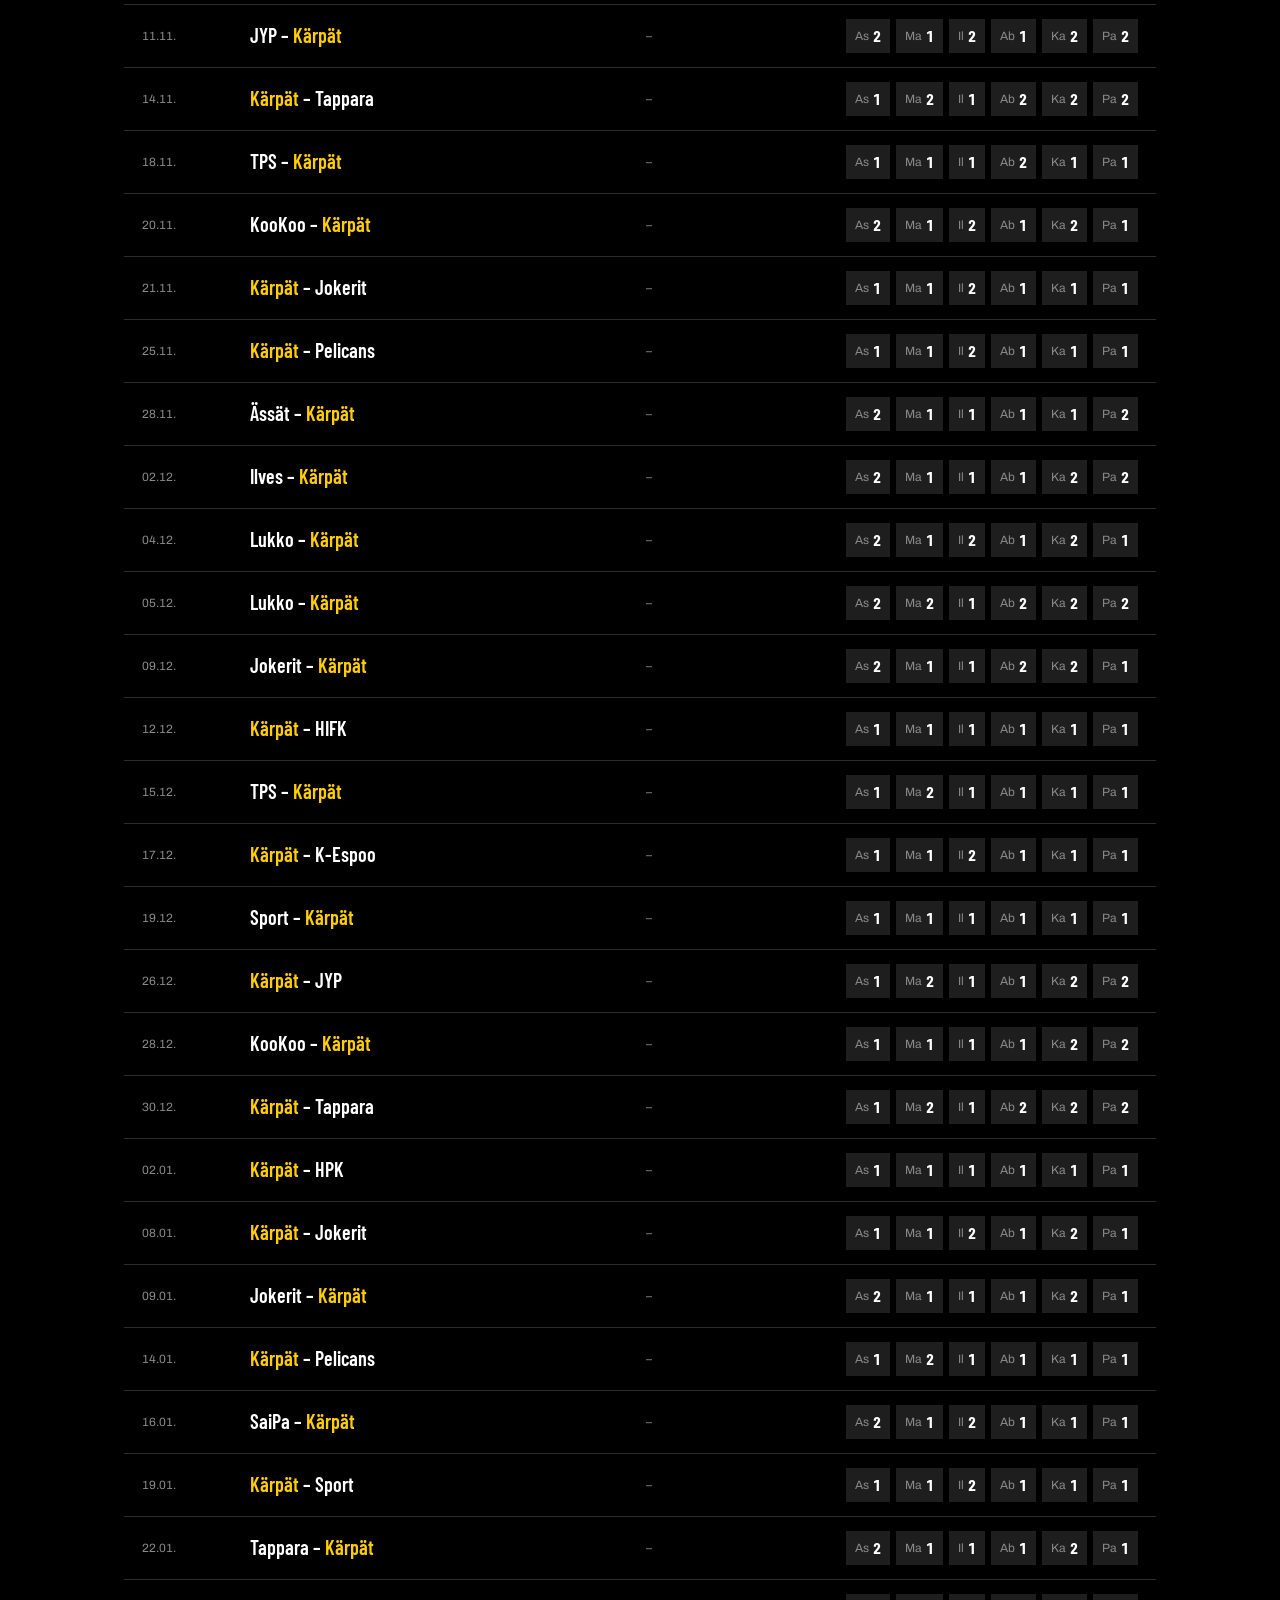
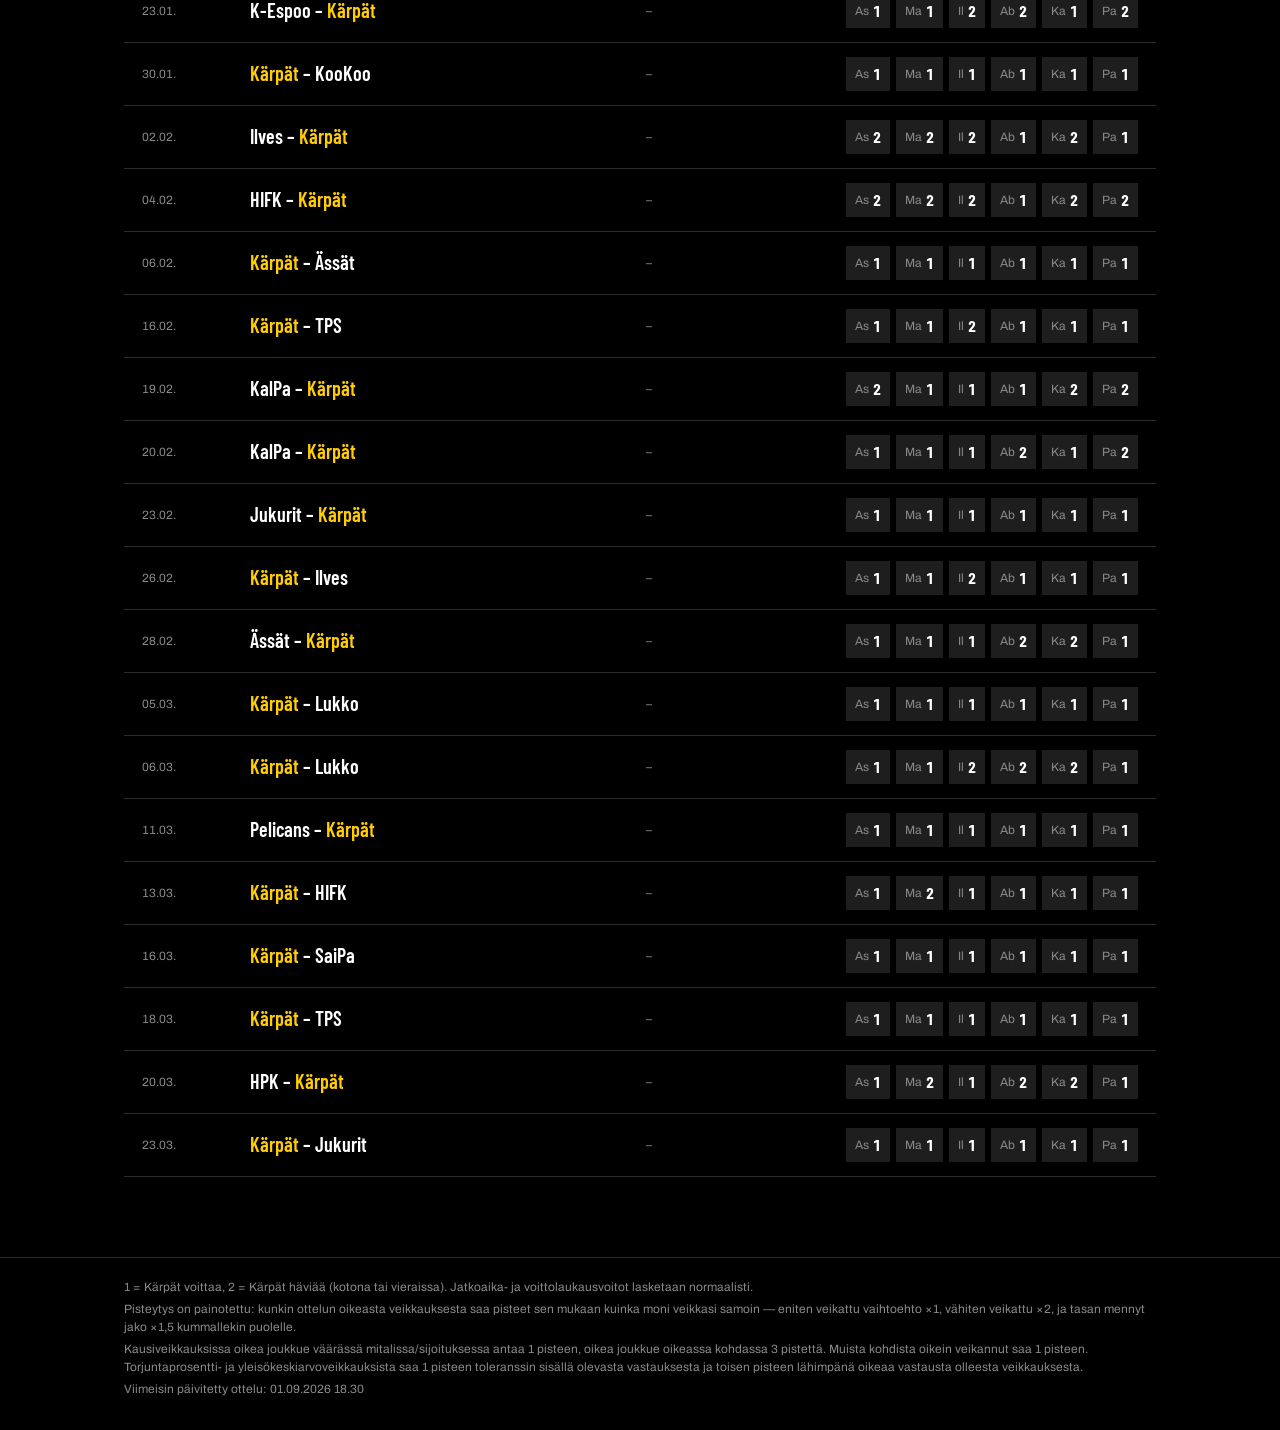
==== commit 0e649c5c: "Fix result resolution: 1/2 means Kärpät win/loss, not home/away win update_bets.py resolved "1"/"2" " ====
--- a/index.html
+++ b/index.html
@@ -84,7 +84,7 @@
 
 <footer class="foot">
   <div class="wrap">
-    <p>1 = kotivoitto, 2 = vierasvoitto. Jatkoaika- ja voittolaukausvoitot lasketaan normaalisti.</p>
+    <p>1 = Kärpät voittaa, 2 = Kärpät häviää (kotona tai vieraissa). Jatkoaika- ja voittolaukausvoitot lasketaan normaalisti.</p>
     <p>Pisteytys on painotettu: kunkin ottelun oikeasta veikkauksesta saa pisteet sen mukaan
        kuinka moni veikkasi samoin — eniten veikattu vaihtoehto ×1, vähiten veikattu ×2,
        ja tasan mennyt jako ×1,5 kummallekin puolelle.</p>
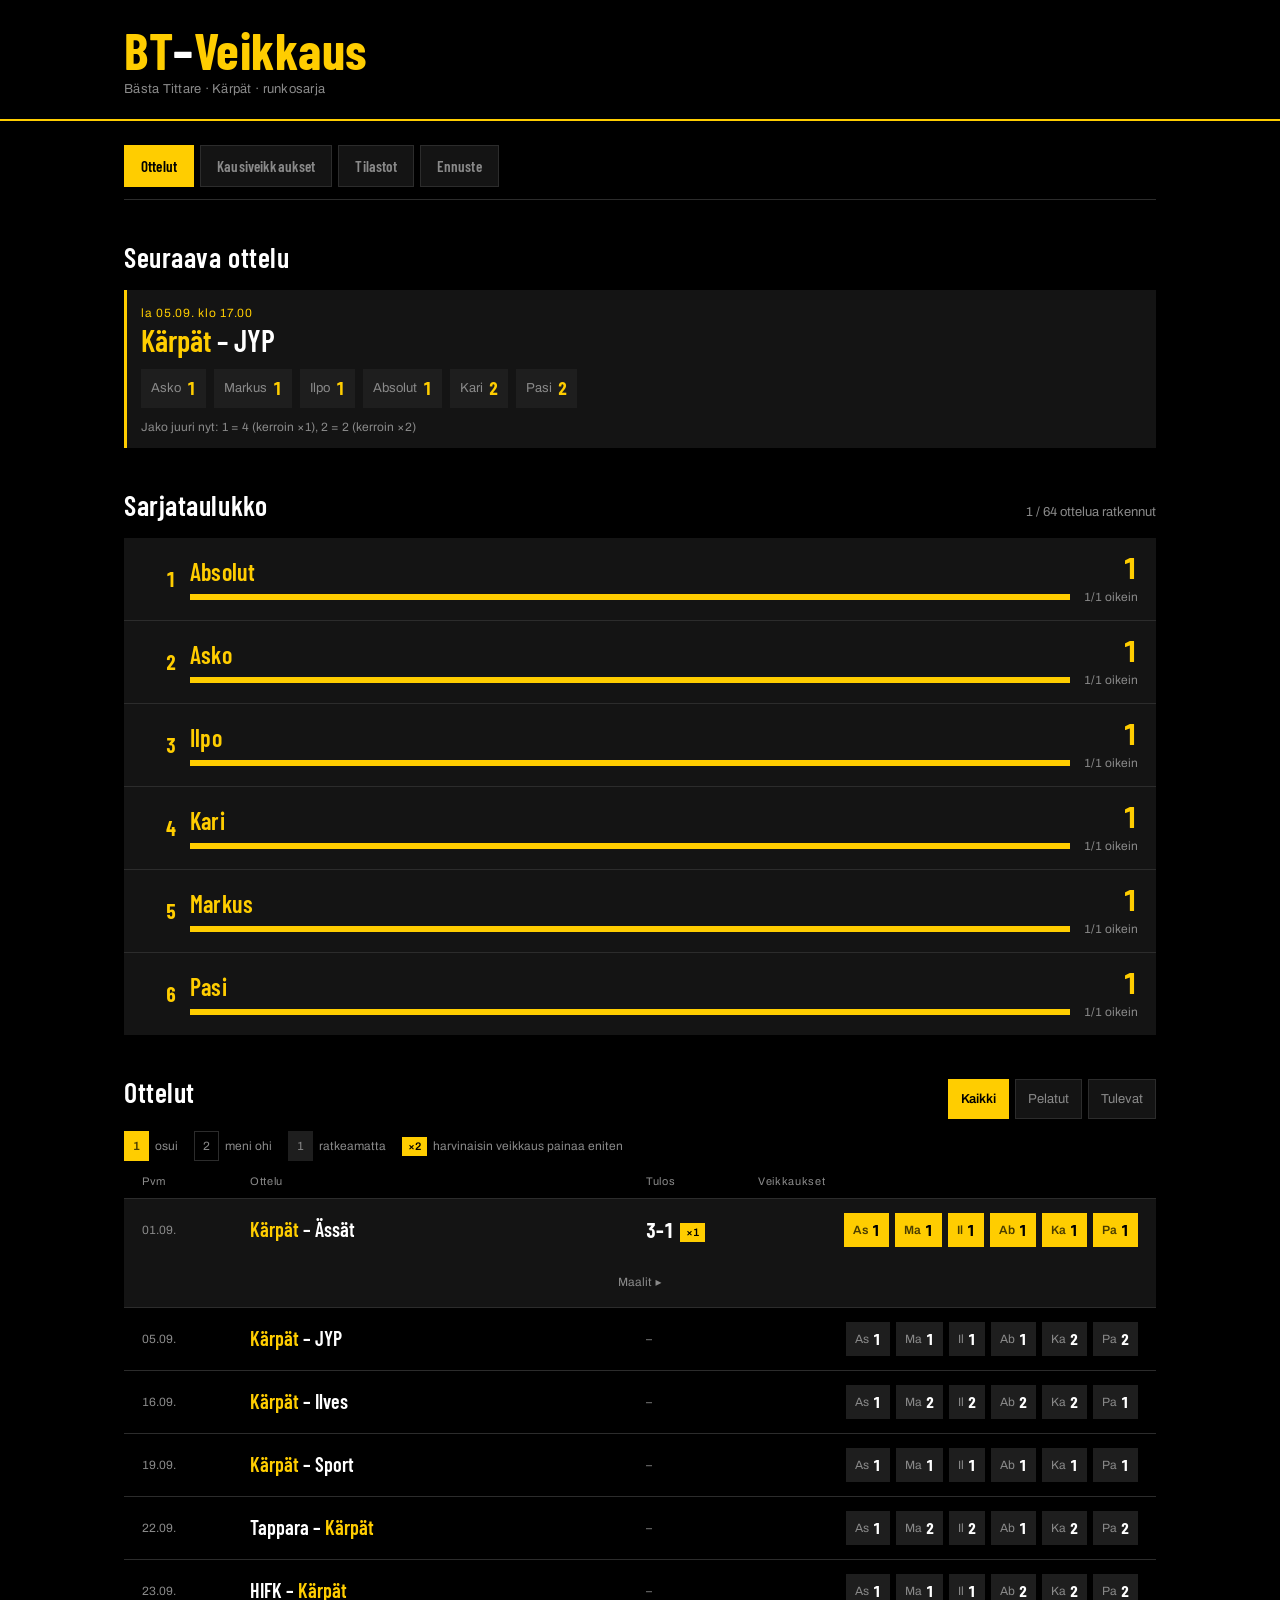
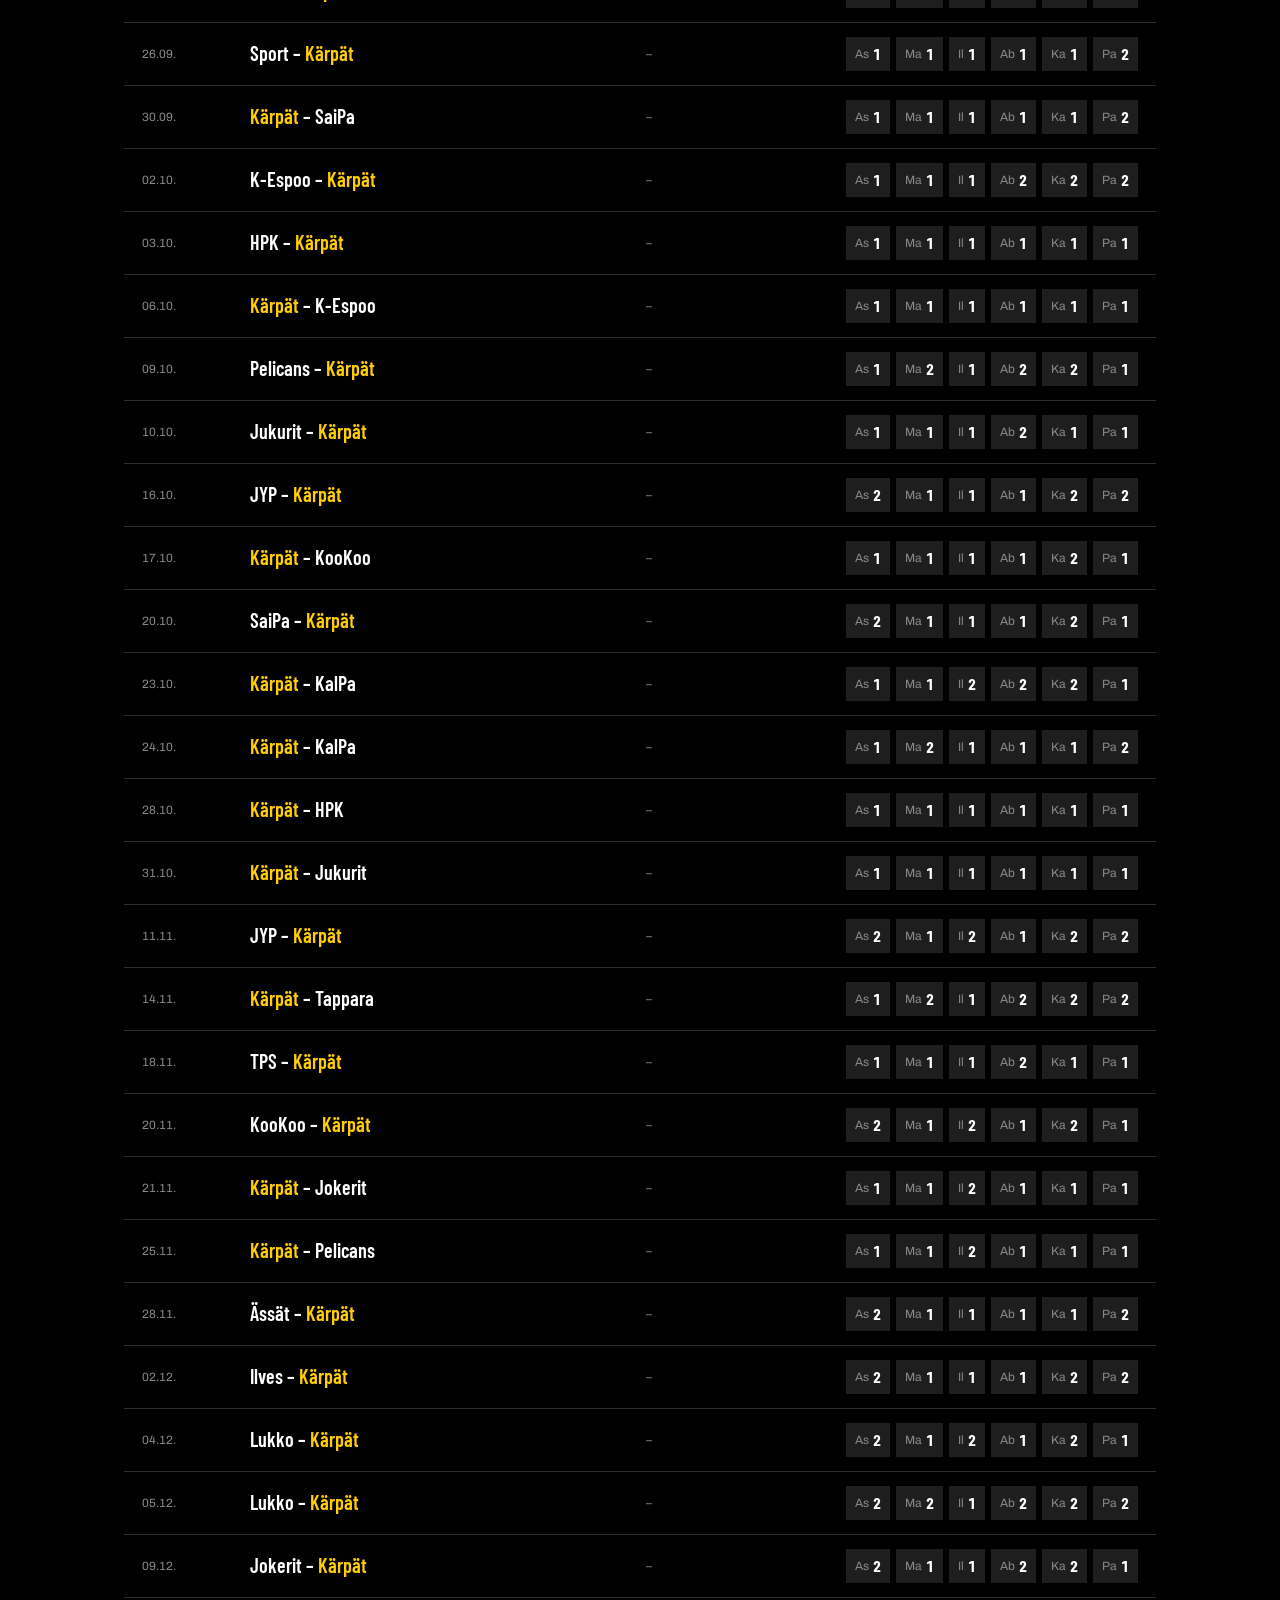
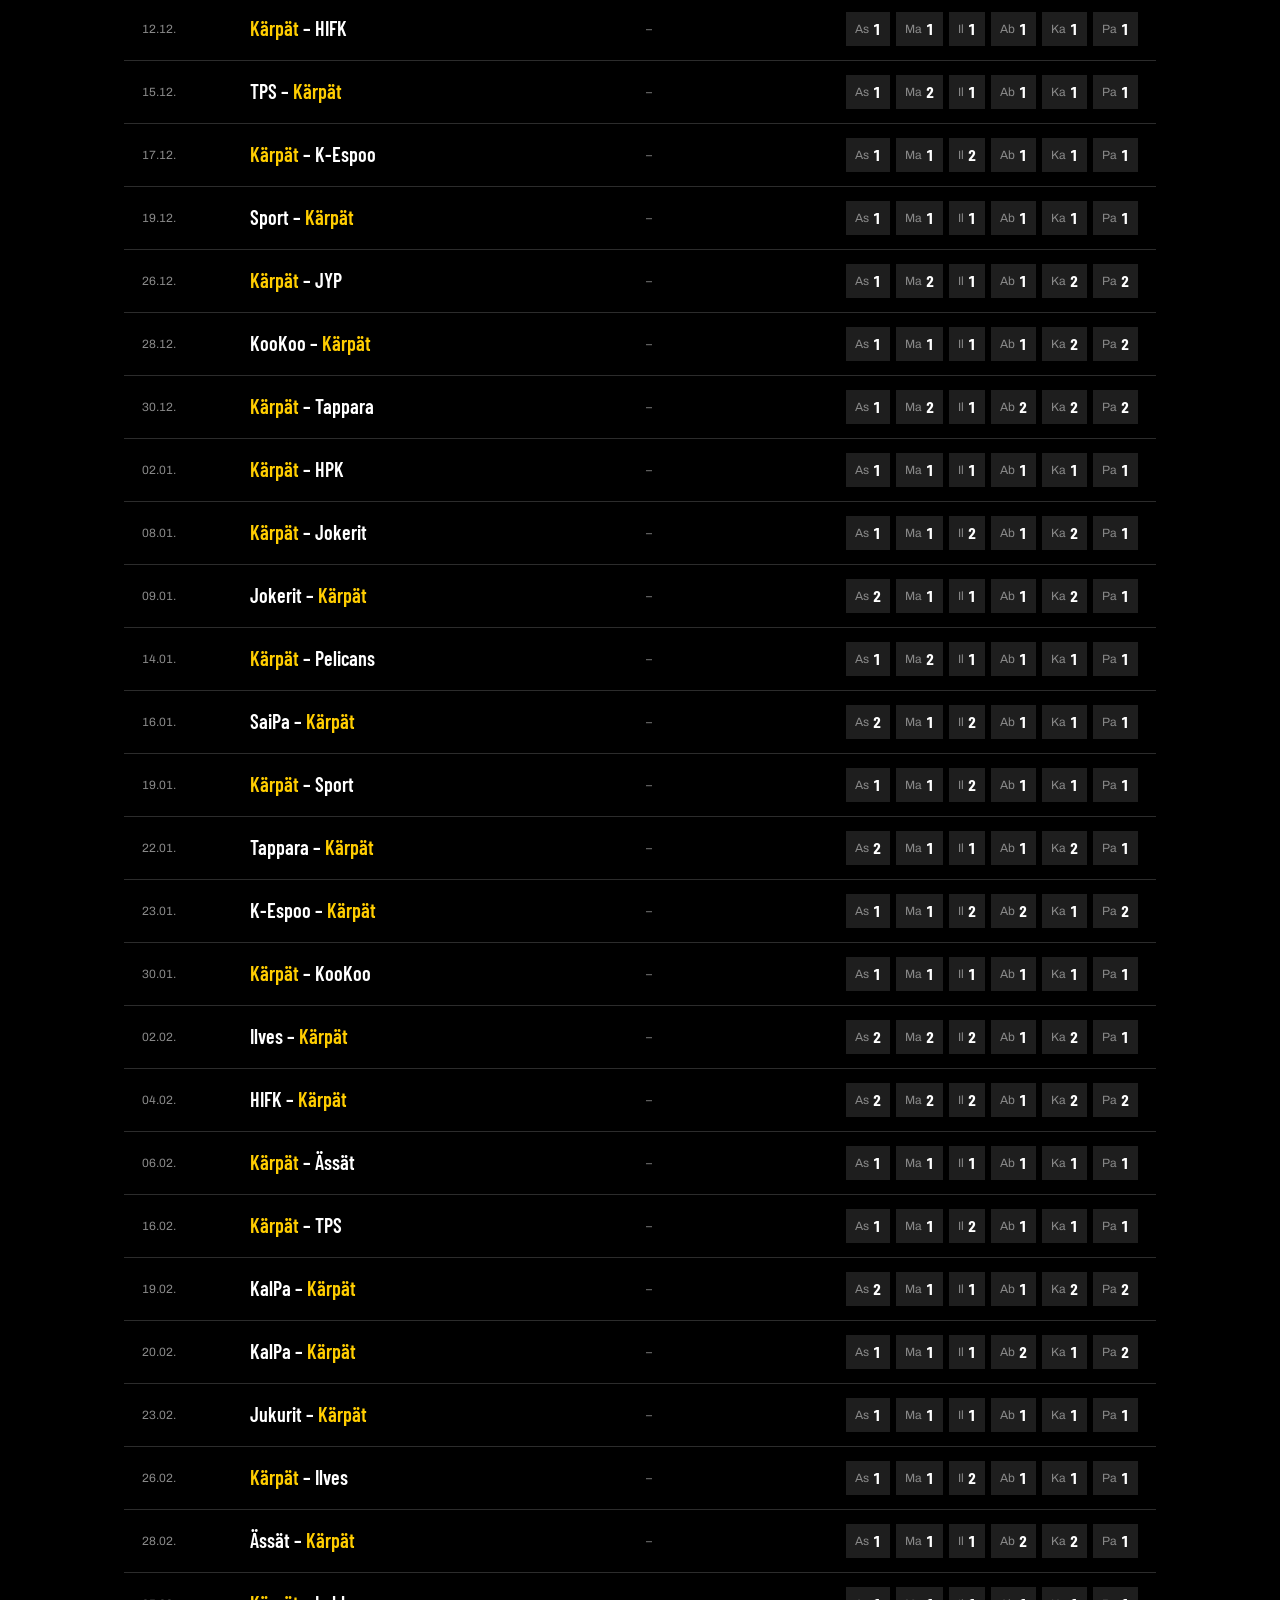
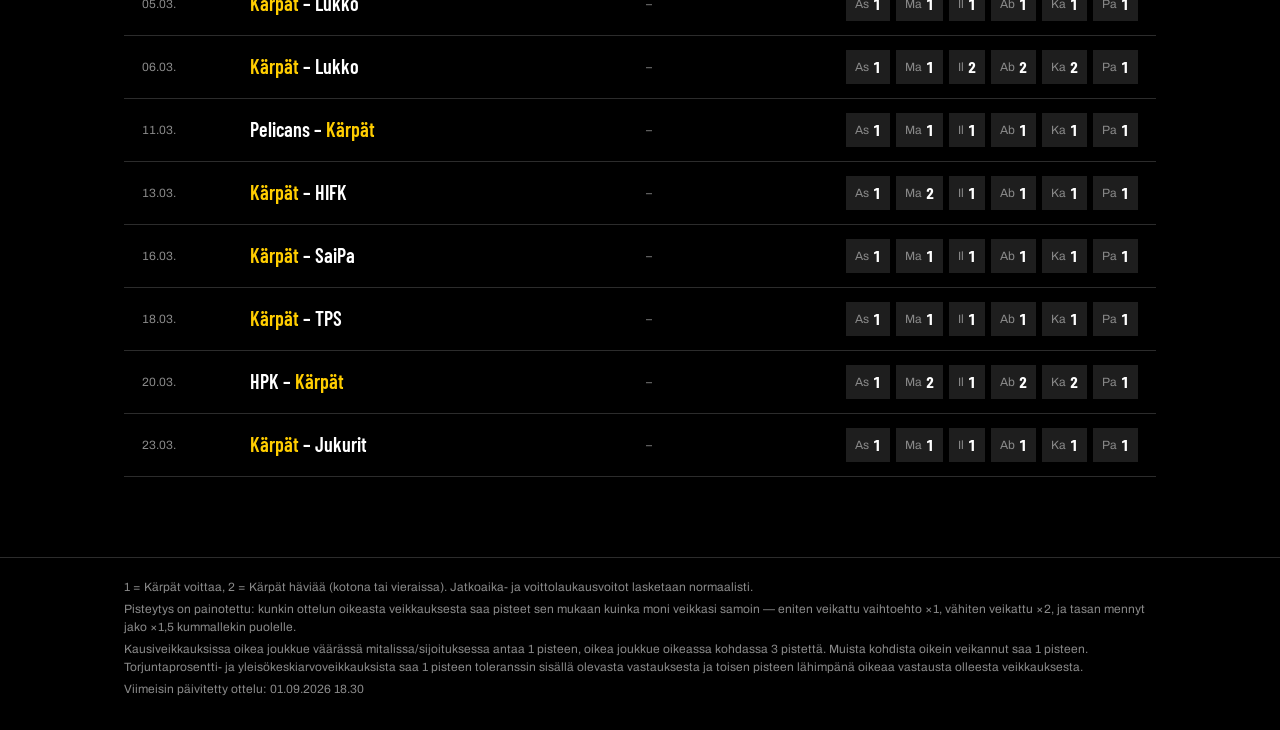
==== commit 579c0d13: "Add tabbed layout with live Liiga data: live scores, game detail, live season-bet preview, stats ref" ====
--- a/index.html
+++ b/index.html
@@ -22,63 +22,115 @@
 
 <main class="wrap" id="main">
 
-  <!-- Seuraava ottelu -->
-  <section class="next" id="next-section" aria-labelledby="next-h" hidden>
-    <h2 class="sec-h" id="next-h">Seuraava ottelu</h2>
-    <div class="next-card">
-      <div class="next-meta">
-        <span class="next-date" id="next-date"></span>
-        <span class="next-teams" id="next-teams"></span>
+  <p class="status" id="status">Ladataan veikkauksia…</p>
+
+  <nav class="tabs" role="tablist" aria-label="Näkymät" id="tabs" hidden>
+    <button type="button" class="tab is-on" data-tab="ottelut" role="tab" aria-selected="true">Ottelut</button>
+    <button type="button" class="tab" data-tab="kausi" role="tab" aria-selected="false">Kausiveikkaukset</button>
+    <button type="button" class="tab" data-tab="tilastot" role="tab" aria-selected="false">Tilastot</button>
+    <button type="button" class="tab" data-tab="ennuste" role="tab" aria-selected="false">Ennuste</button>
+  </nav>
+
+  <!-- ================= OTTELUT ================= -->
+  <div class="tab-panel" id="tab-ottelut" role="tabpanel">
+
+    <section class="live-banner" id="live-banner" hidden aria-live="polite">
+      <span class="live-dot" aria-hidden="true"></span>
+      <span class="live-text" id="live-text"></span>
+    </section>
+
+    <!-- Seuraava ottelu -->
+    <section class="next" id="next-section" aria-labelledby="next-h" hidden>
+      <h2 class="sec-h" id="next-h">Seuraava ottelu</h2>
+      <div class="next-card">
+        <div class="next-meta">
+          <span class="next-date" id="next-date"></span>
+          <span class="next-teams" id="next-teams"></span>
+        </div>
+        <ul class="next-picks" id="next-picks"></ul>
+        <p class="next-split" id="next-split" hidden></p>
+        <p class="next-odds" id="next-odds" hidden></p>
       </div>
-      <ul class="next-picks" id="next-picks"></ul>
-      <p class="next-split" id="next-split" hidden></p>
-    </div>
-  </section>
+    </section>
 
-  <!-- Sarjataulukko -->
-  <section class="board" aria-labelledby="board-h">
-    <div class="sec-head">
-      <h2 class="sec-h" id="board-h">Sarjataulukko</h2>
-      <p class="sec-note" id="board-note"></p>
-    </div>
-    <ol class="stand" id="standings"></ol>
-  </section>
+    <!-- Sarjataulukko -->
+    <section class="board" aria-labelledby="board-h">
+      <div class="sec-head">
+        <h2 class="sec-h" id="board-h">Sarjataulukko</h2>
+        <p class="sec-note" id="board-note"></p>
+      </div>
+      <ol class="stand" id="standings"></ol>
+    </section>
 
-  <!-- Kausiveikkaukset -->
-  <section class="season" id="season-section" aria-labelledby="season-h" hidden>
-    <div class="sec-head">
-      <h2 class="sec-h" id="season-h">Kausiveikkaukset</h2>
-      <p class="sec-note">Mitalit ja putoajat ratkeavat vasta pudotuspelien/karsinnan jälkeen.</p>
-    </div>
-    <div id="season-groups"></div>
-  </section>
+    <!-- Ottelut -->
+    <section class="log" aria-labelledby="log-h">
+      <div class="sec-head">
+        <h2 class="sec-h" id="log-h">Ottelut</h2>
+        <div class="filters" role="group" aria-label="Suodata otteluita">
+          <button type="button" class="filter is-on" data-filter="all">Kaikki</button>
+          <button type="button" class="filter" data-filter="played">Pelatut</button>
+          <button type="button" class="filter" data-filter="upcoming">Tulevat</button>
+        </div>
+      </div>
 
-  <!-- Ottelut -->
-  <section class="log" aria-labelledby="log-h">
-    <div class="sec-head">
-      <h2 class="sec-h" id="log-h">Ottelut</h2>
-      <div class="filters" role="group" aria-label="Suodata otteluita">
-        <button type="button" class="filter is-on" data-filter="all">Kaikki</button>
-        <button type="button" class="filter" data-filter="played">Pelatut</button>
-        <button type="button" class="filter" data-filter="upcoming">Tulevat</button>
+      <p class="legend">
+        <span class="lg"><span class="chip chip-demo is-hit" aria-hidden="true">1</span> osui</span>
+        <span class="lg"><span class="chip chip-demo is-miss" aria-hidden="true">2</span> meni ohi</span>
+        <span class="lg"><span class="chip chip-demo" aria-hidden="true">1</span> ratkeamatta</span>
+        <span class="lg"><span class="weight-demo" aria-hidden="true">×2</span> harvinaisin veikkaus painaa eniten</span>
+      </p>
+
+      <div class="log-head" aria-hidden="true">
+        <span>Pvm</span><span>Ottelu</span><span>Tulos</span><span>Veikkaukset</span>
       </div>
-    </div>
+      <ol class="matches" id="matches"></ol>
+      <p class="empty" id="log-empty" hidden></p>
+    </section>
 
-    <p class="legend">
-      <span class="lg"><span class="chip chip-demo is-hit" aria-hidden="true">1</span> osui</span>
-      <span class="lg"><span class="chip chip-demo is-miss" aria-hidden="true">2</span> meni ohi</span>
-      <span class="lg"><span class="chip chip-demo" aria-hidden="true">1</span> ratkeamatta</span>
-      <span class="lg"><span class="weight-demo" aria-hidden="true">×2</span> harvinaisin veikkaus painaa eniten</span>
-    </p>
+  </div>
 
-    <div class="log-head" aria-hidden="true">
-      <span>Pvm</span><span>Ottelu</span><span>Tulos</span><span>Veikkaukset</span>
-    </div>
-    <ol class="matches" id="matches"></ol>
-    <p class="empty" id="log-empty" hidden></p>
-  </section>
+  <!-- ================= KAUSIVEIKKAUKSET ================= -->
+  <div class="tab-panel" id="tab-kausi" role="tabpanel" hidden>
+    <section class="season" id="season-section" aria-labelledby="season-h" hidden>
+      <div class="sec-head">
+        <h2 class="sec-h" id="season-h">Kausiveikkaukset</h2>
+        <p class="sec-note">Mitalit ja putoajat ratkeavat vasta pudotuspelien/karsinnan jälkeen.</p>
+      </div>
+      <p class="sec-note season-live-note" id="season-live-note" hidden>
+        Kohteet joissa on <span class="live-swatch" aria-hidden="true"></span>-merkki näyttävät kauden
+        <em>nykyisen</em> johtajan ennakkoon — pisteet eivät lasketa mukaan sarjataulukkoon ennen
+        virallista ratkeamista.
+      </p>
+      <div id="season-groups"></div>
+    </section>
+  </div>
 
-  <p class="status" id="status">Ladataan veikkauksia…</p>
+  <!-- ================= TILASTOT ================= -->
+  <div class="tab-panel" id="tab-tilastot" role="tabpanel" hidden>
+    <section class="stats-ref" aria-labelledby="stats-h">
+      <div class="sec-head">
+        <h2 class="sec-h" id="stats-h">Tilastot</h2>
+        <p class="sec-note" id="stats-note">Suoraan Liiga.fi:stä, päivittyy sivun latauksen yhteydessä.</p>
+      </div>
+      <div id="stats-content"><p class="empty">Ladataan tilastoja…</p></div>
+    </section>
+  </div>
+
+  <!-- ================= ENNUSTE ================= -->
+  <div class="tab-panel" id="tab-ennuste" role="tabpanel" hidden>
+    <section class="forecast" aria-labelledby="forecast-h">
+      <div class="sec-head">
+        <h2 class="sec-h" id="forecast-h">Voittoennuste</h2>
+        <p class="sec-note">
+          Simulaatio jäljellä olevista Kärpät-otteluista: 10&nbsp;000 kierrosta, otteluiden
+          todennäköisyydet Veikkauksen kertoimista silloin kun niitä on saatavilla, muuten porukan
+          oman jaon mukaan. Kausiveikkauksia (mitalit, sijoitukset, tilastot) ei ole mukana.
+        </p>
+      </div>
+      <button type="button" class="btn" id="forecast-run">Laske ennuste</button>
+      <div id="forecast-content"></div>
+    </section>
+  </div>
 
 </main>
 
@@ -96,6 +148,7 @@
   </div>
 </footer>
 
+<script src="liiga-live.js"></script>
 <script src="app.js"></script>
 </body>
 </html>
--- a/styles.css
+++ b/styles.css
@@ -132,6 +132,12 @@
   color: var(--himmea);
 }
 
+.next-odds {
+  margin: 6px 0 0;
+  font-size: 0.75rem;
+  color: var(--keltainen);
+}
+
 .next-picks {
   list-style: none;
   display: flex;
@@ -274,6 +280,72 @@
   font-weight: 600;
 }
 
+/* ---------- Välilehdet ---------- */
+
+.tabs {
+  gap: 6px;
+  flex-wrap: wrap;
+  margin-bottom: 28px;
+  border-bottom: 1px solid var(--line);
+  padding-bottom: 12px;
+}
+
+.tabs:not([hidden]) { display: flex; }
+
+.tab {
+  font-family: var(--display);
+  font-weight: 600;
+  font-size: 0.9375rem;
+  letter-spacing: 0.01em;
+  color: var(--himmea);
+  background: var(--panel);
+  border: 1px solid var(--line);
+  padding: 10px 16px;
+  min-height: 42px;
+  cursor: pointer;
+}
+
+.tab:hover { color: var(--valkoinen); }
+
+.tab.is-on {
+  color: var(--field);
+  background: var(--keltainen);
+  border-color: var(--keltainen);
+}
+
+/* ---------- Live-banneri ---------- */
+
+.live-banner {
+  align-items: center;
+  gap: 10px;
+  background: var(--panel);
+  border-left: 3px solid #E23B3B;
+  padding: 12px 14px;
+  margin-bottom: 20px;
+}
+
+.live-banner:not([hidden]) { display: flex; }
+
+.live-dot {
+  width: 9px;
+  height: 9px;
+  border-radius: 50%;
+  background: #E23B3B;
+  flex: 0 0 auto;
+  animation: live-pulse 1.6s ease-in-out infinite;
+}
+
+@keyframes live-pulse {
+  0%, 100% { opacity: 1; }
+  50% { opacity: 0.35; }
+}
+
+.live-text {
+  font-family: var(--display);
+  font-weight: 600;
+  font-size: 1.0625rem;
+}
+
 /* ---------- Selite ---------- */
 
 .legend {
@@ -491,6 +563,197 @@
   background: var(--keltainen);
   padding: 1px 5px;
   vertical-align: middle;
+}
+
+.sc-live {
+  margin: 8px 0 0;
+  font-size: 0.75rem;
+  color: var(--himmea);
+}
+
+.sc-live b { color: var(--keltainen); font-weight: 600; }
+
+.season-live-note:not([hidden]) { display: flex; align-items: center; gap: 6px; }
+
+.live-swatch {
+  display: inline-block;
+  width: 8px;
+  height: 8px;
+  border-radius: 50%;
+  background: var(--keltainen);
+}
+
+/* ---------- Ottelun tapahtumat (maalit) ---------- */
+
+.m-expand-btn {
+  margin-top: 8px;
+  font-family: var(--body);
+  font-size: 0.75rem;
+  color: var(--himmea);
+  background: transparent;
+  border: 0;
+  padding: 4px 0;
+  cursor: pointer;
+}
+
+.m-expand-btn:hover { color: var(--keltainen); }
+
+.m-detail {
+  margin-top: 10px;
+  padding-top: 10px;
+  border-top: 1px solid var(--line);
+}
+
+.m-detail-loading, .m-detail-empty {
+  margin: 0;
+  font-size: 0.75rem;
+  color: var(--himmea);
+}
+
+.goal-events {
+  list-style: none;
+  margin: 0;
+  padding: 0;
+  display: flex;
+  flex-direction: column;
+  gap: 6px;
+}
+
+.goal-event {
+  display: flex;
+  align-items: baseline;
+  gap: 10px;
+  font-size: 0.8125rem;
+}
+
+.goal-event.is-karpat .goal-who b { color: var(--keltainen); }
+
+.goal-time {
+  flex: 0 0 auto;
+  color: var(--himmea);
+  font-variant-numeric: tabular-nums;
+  font-size: 0.75rem;
+  white-space: nowrap;
+}
+
+.goal-who b { font-weight: 700; }
+
+/* ---------- Tilastot ---------- */
+
+.stats-table-wrap {
+  background: var(--panel);
+  margin-bottom: 20px;
+}
+
+.stats-row {
+  display: grid;
+  grid-template-columns: 28px 1fr 40px 64px;
+  gap: 8px;
+  padding: 8px 14px;
+  border-bottom: 1px solid var(--line);
+  font-size: 0.8125rem;
+  align-items: center;
+}
+
+.stats-row:last-child { border-bottom: 0; }
+
+.stats-row.is-karpat { color: var(--keltainen); font-weight: 600; }
+
+.stats-head {
+  font-size: 0.6875rem;
+  letter-spacing: 0.06em;
+  color: var(--himmea);
+  text-transform: uppercase;
+}
+
+.stats-pts { font-variant-numeric: tabular-nums; text-align: right; }
+
+.stat-grid {
+  display: grid;
+  gap: 16px;
+  grid-template-columns: 1fr;
+}
+
+.stat-block { background: var(--panel); padding: 12px 14px; }
+
+.stat-block-h {
+  font-family: var(--display);
+  font-weight: 600;
+  font-size: 0.875rem;
+  margin: 0 0 8px;
+  color: var(--himmea);
+}
+
+.stat-leader-list {
+  list-style: none;
+  margin: 0;
+  padding: 0;
+  counter-reset: leader;
+}
+
+.stat-leader-row {
+  display: flex;
+  justify-content: space-between;
+  gap: 10px;
+  padding: 4px 0;
+  font-size: 0.8125rem;
+}
+
+.stat-leader-row.is-karpat .stat-leader-name { color: var(--keltainen); }
+
+.stat-leader-val {
+  font-variant-numeric: tabular-nums;
+  font-weight: 600;
+  white-space: nowrap;
+}
+
+/* ---------- Ennuste ---------- */
+
+.btn {
+  font-family: var(--display);
+  font-weight: 600;
+  font-size: 0.9375rem;
+  color: var(--field);
+  background: var(--keltainen);
+  border: 0;
+  padding: 12px 18px;
+  min-height: 44px;
+  cursor: pointer;
+  margin-bottom: 16px;
+}
+
+.btn:hover { background: var(--valkoinen); }
+
+.forecast-list {
+  list-style: none;
+  margin: 0;
+  padding: 0;
+  background: var(--panel);
+}
+
+.forecast-row {
+  display: grid;
+  grid-template-columns: 90px 1fr 70px;
+  align-items: center;
+  gap: 12px;
+  padding: 12px 14px;
+  border-bottom: 1px solid var(--line);
+}
+
+.forecast-row:last-child { border-bottom: 0; }
+
+.forecast-name {
+  font-family: var(--display);
+  font-weight: 600;
+  font-size: 1rem;
+}
+
+.forecast-row.is-lead .forecast-name { color: var(--keltainen); }
+
+.forecast-pct {
+  text-align: right;
+  font-variant-numeric: tabular-nums;
+  font-weight: 700;
 }
 
 /* ---------- Tilaviestit ---------- */
@@ -574,4 +837,14 @@
   .m-picks { justify-content: flex-end; flex-wrap: nowrap; }
 
   .matches { border-top: 0; }
-}
+
+  /* m-expand-btn ja m-detail eivät kuulu neljän sarakkeen otteluriviin --
+     annetaan niiden viedä koko rivin leveys sarakejaon sijaan. */
+  .m-expand-btn, .m-detail { grid-column: 1 / -1; }
+
+  .stat-grid { grid-template-columns: repeat(2, 1fr); }
+}
+
+@media (min-width: 1100px) {
+  .stat-grid { grid-template-columns: repeat(4, 1fr); }
+}
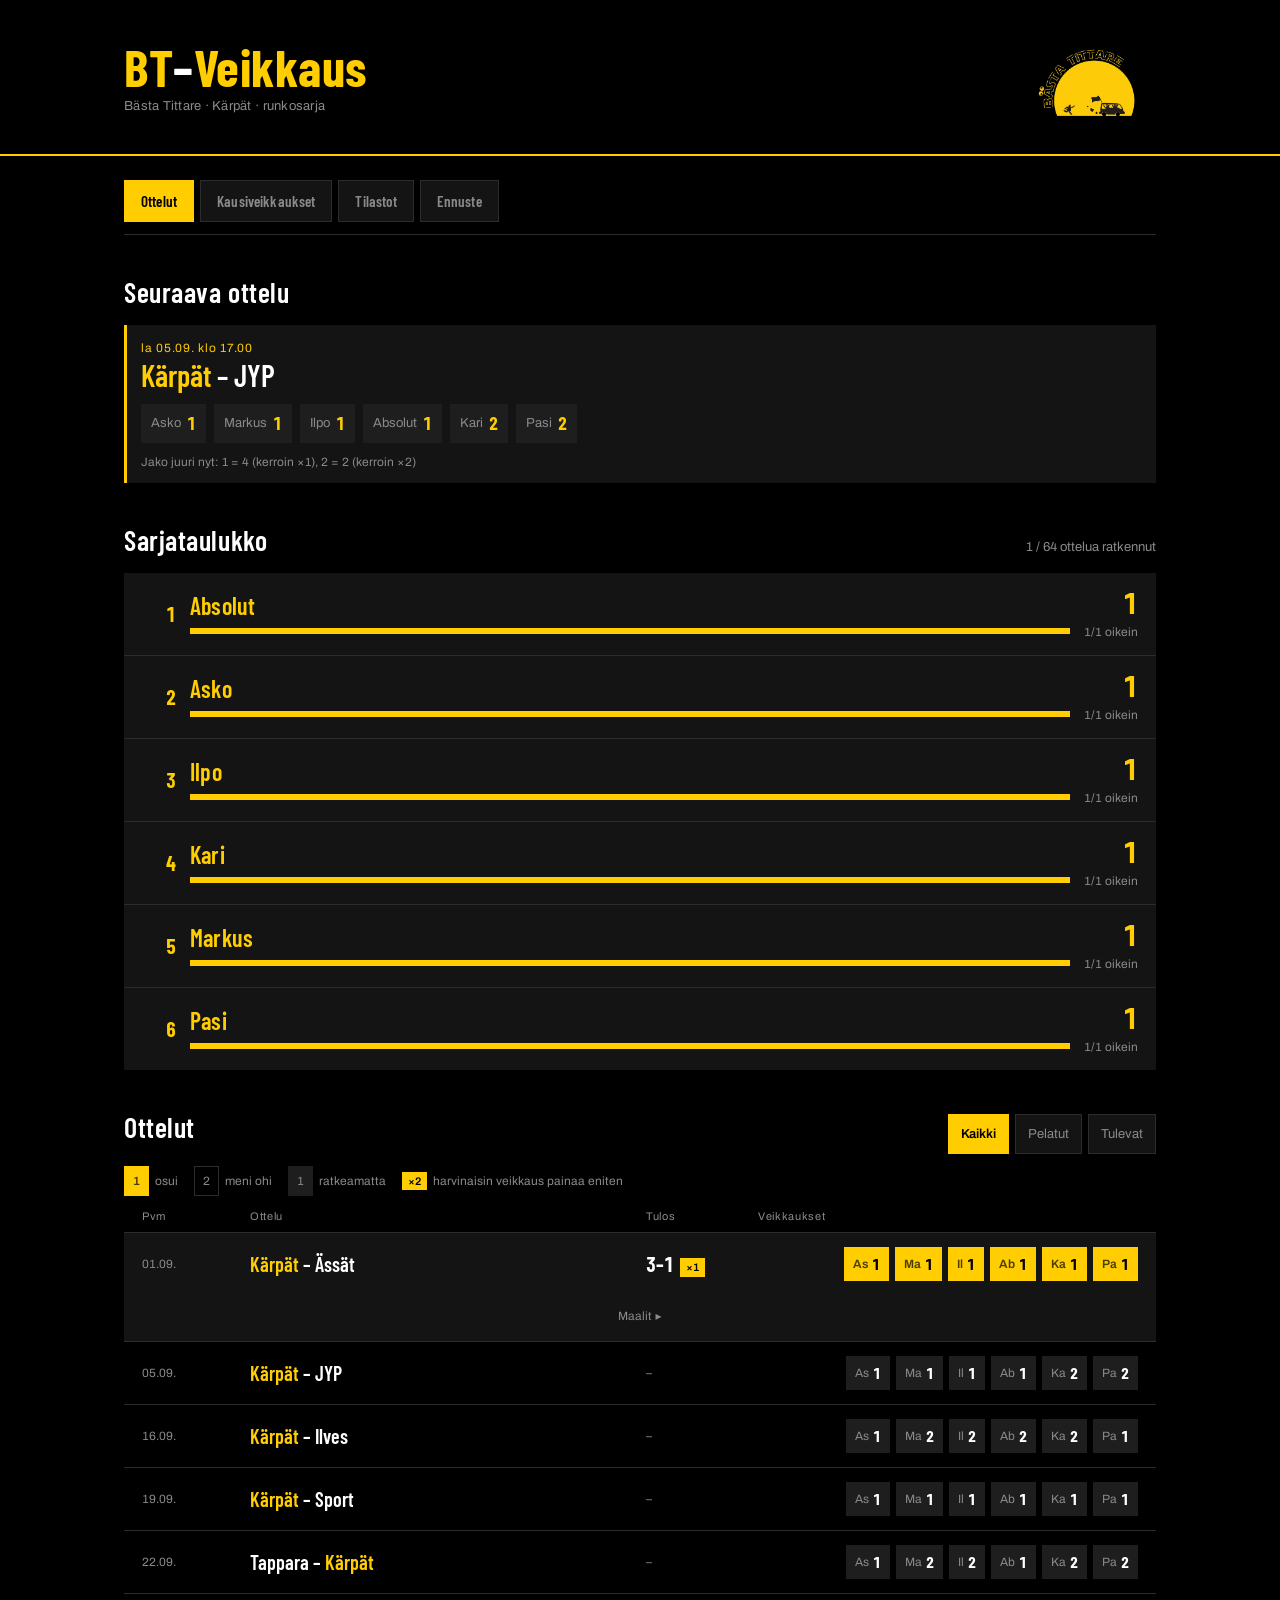
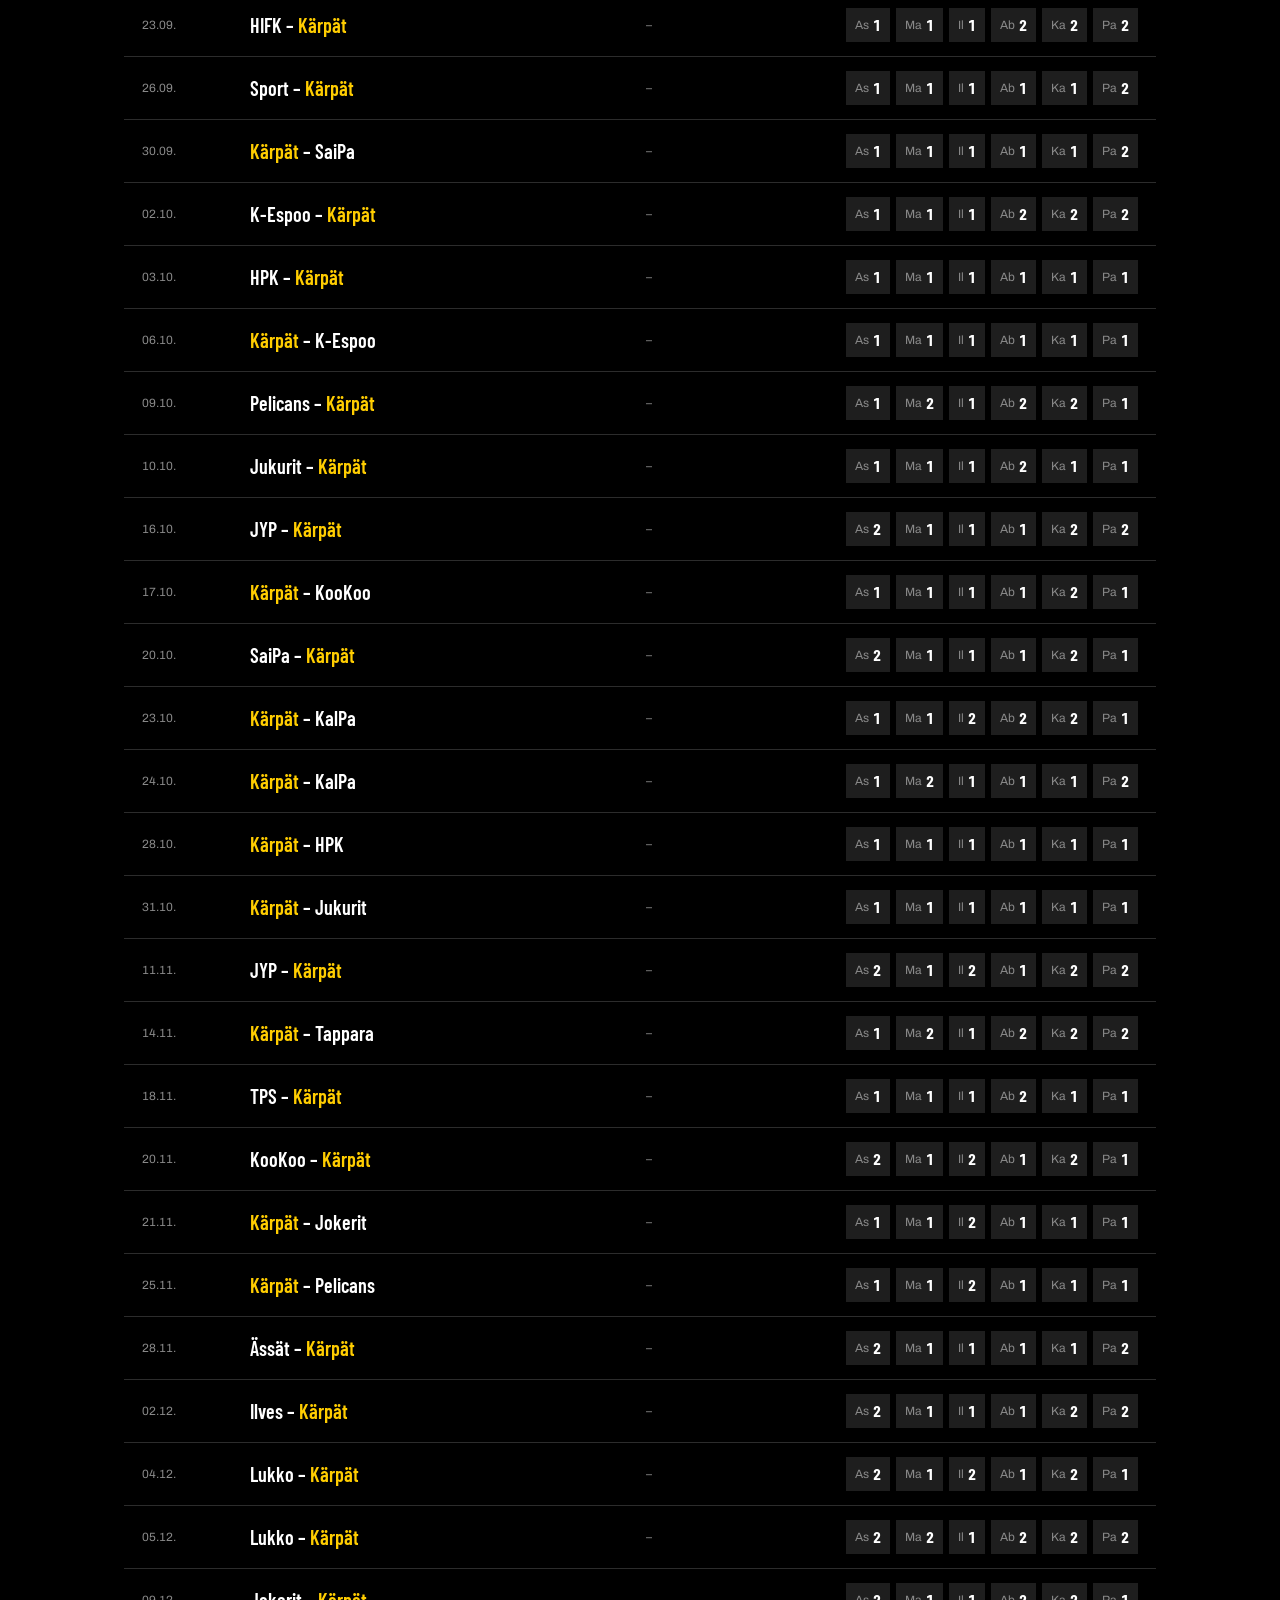
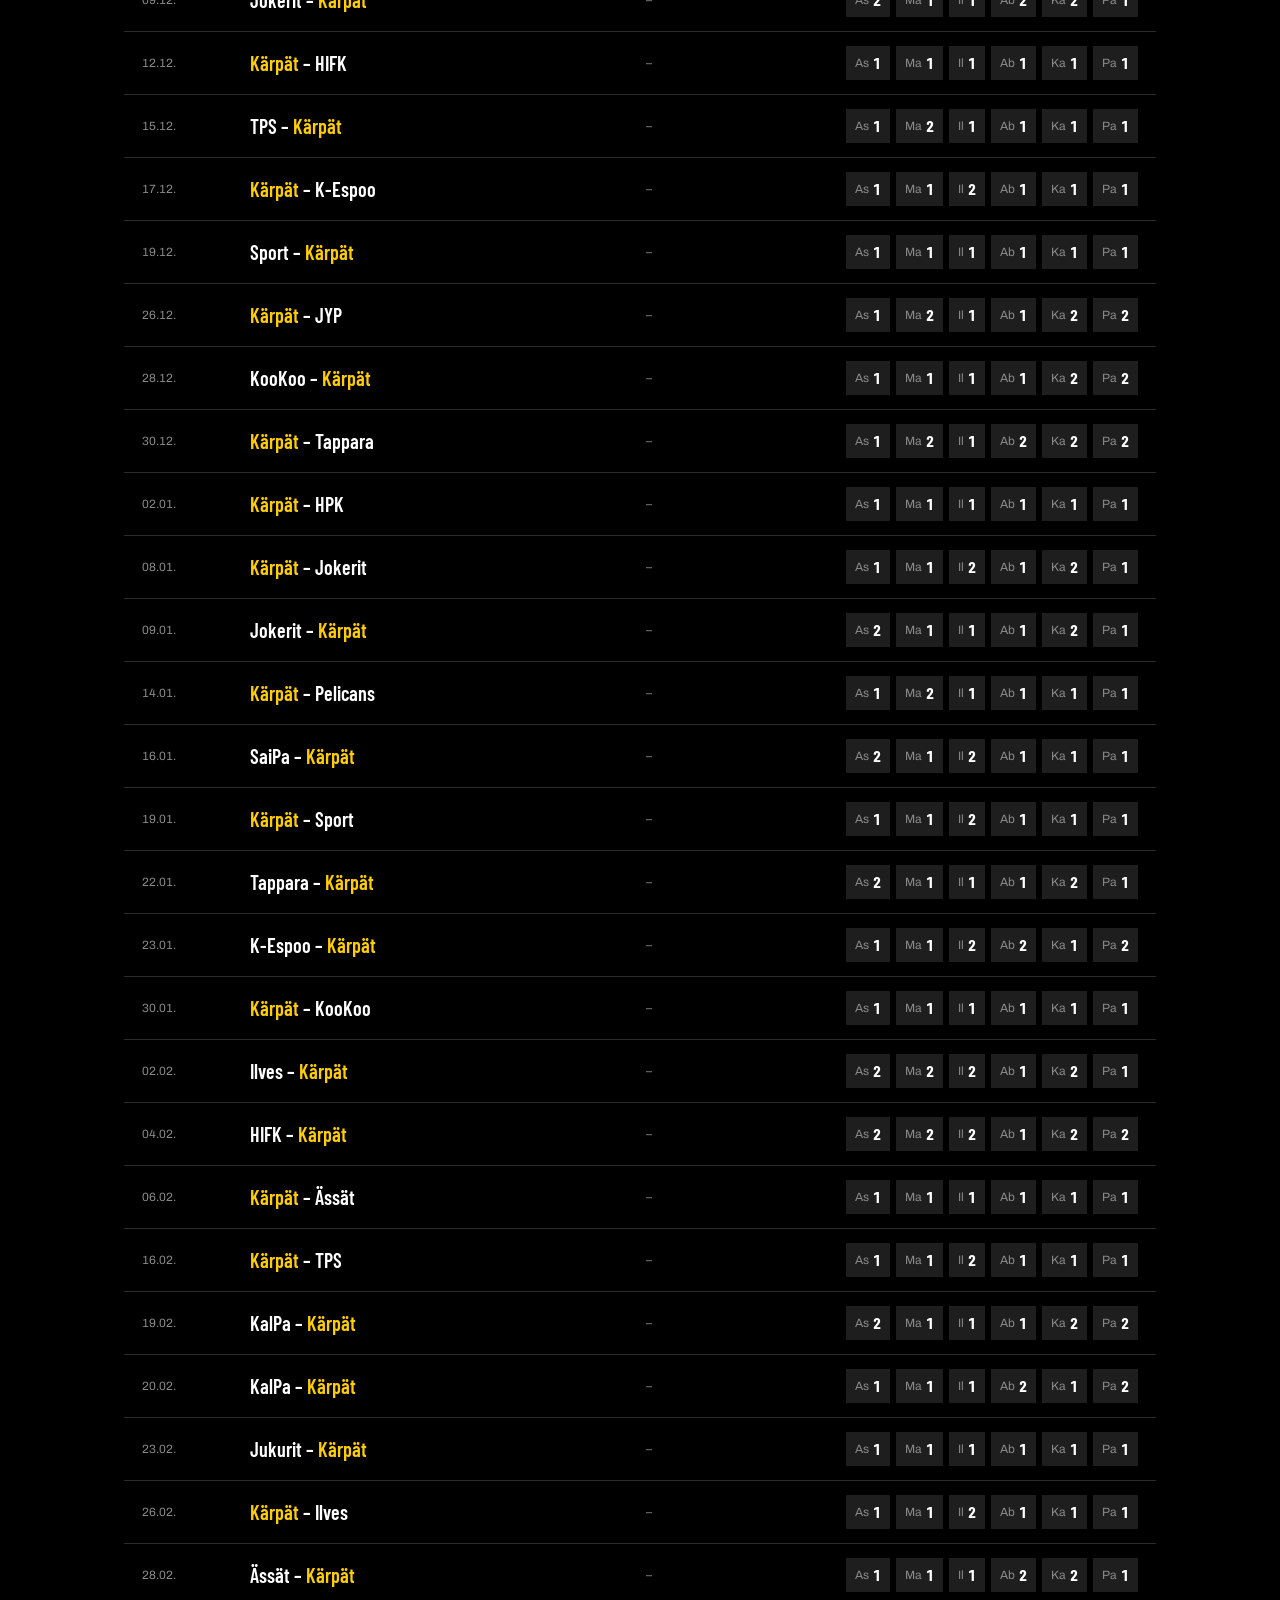
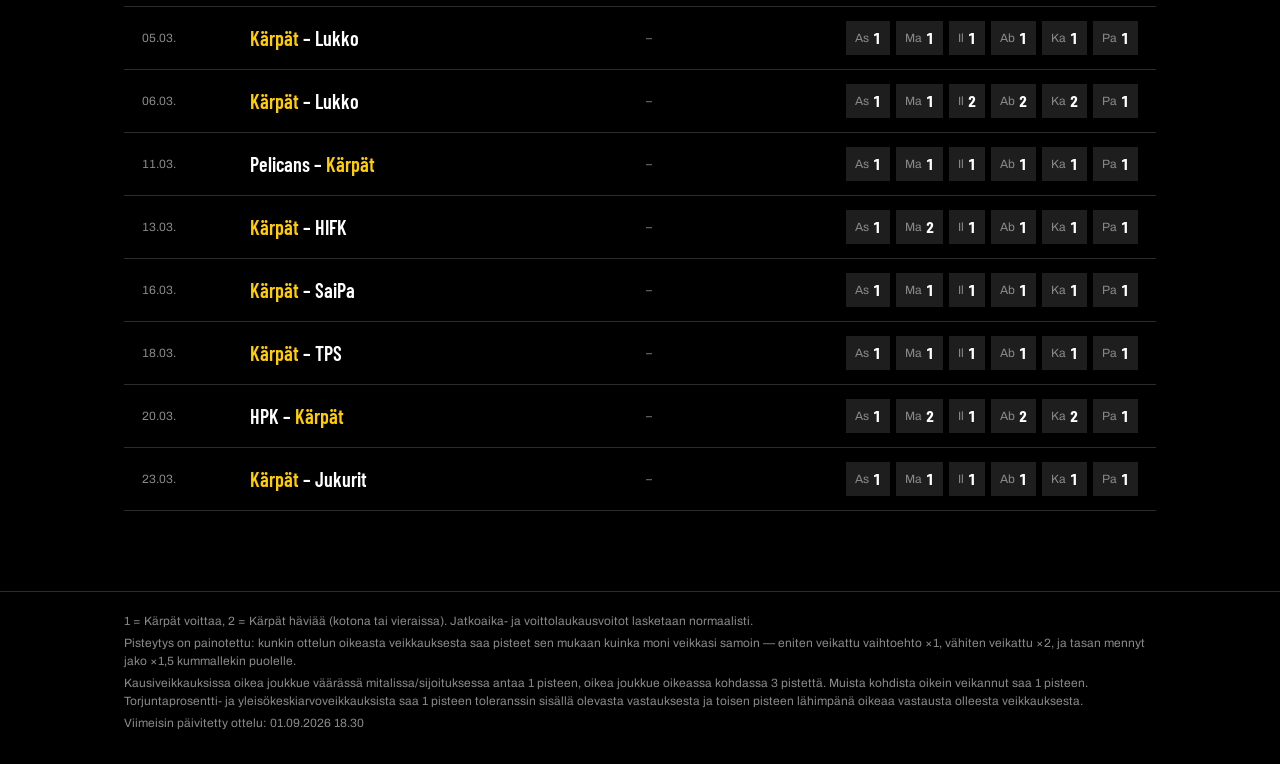
==== commit 6aca73ce: "Add the Bästa Tittare logo to the masthead and favicon Processed the source JPG (flat charcoal backg" ====
--- a/index.html
+++ b/index.html
@@ -6,6 +6,7 @@
 <title>BT-Veikkaus</title>
 <meta name="description" content="Bästa Tittare -porukan veikkaukset Kärppien runkosarjasta.">
 <meta name="theme-color" content="#000000">
+<link rel="icon" href="logo.png" type="image/png">
 <link rel="preconnect" href="https://fonts.googleapis.com">
 <link rel="preconnect" href="https://fonts.gstatic.com" crossorigin>
 <link href="https://fonts.googleapis.com/css2?family=Barlow+Condensed:wght@500;600;700&family=Archivo:wght@400;500;600&display=swap" rel="stylesheet">
@@ -15,8 +16,11 @@
 
 <header class="masthead">
   <div class="wrap masthead-in">
-    <h1 class="wordmark">BT<span class="wordmark-dash">–</span>Veikkaus</h1>
-    <p class="masthead-sub">Bästa Tittare · Kärpät · runkosarja</p>
+    <div class="masthead-text">
+      <h1 class="wordmark">BT<span class="wordmark-dash">–</span>Veikkaus</h1>
+      <p class="masthead-sub">Bästa Tittare · Kärpät · runkosarja</p>
+    </div>
+    <img class="masthead-logo" src="logo.png" alt="Bästa Tittare -logo" width="427" height="360">
   </div>
 </header>
 
@@ -59,6 +63,14 @@
         <h2 class="sec-h" id="board-h">Sarjataulukko</h2>
         <p class="sec-note" id="board-note"></p>
       </div>
+      <div class="filters board-mode" role="group" aria-label="Näytä pisteet" id="board-mode" hidden>
+        <button type="button" class="filter is-on" data-mode="official">Virallinen</button>
+        <button type="button" class="filter" data-mode="live">Jos kausi loppuisi nyt</button>
+      </div>
+      <p class="sec-note board-live-note" id="board-live-note" hidden>
+        Ennakko: kausiveikkausten ratkeamattomat kohteet pisteytetty niiden tämänhetkisen
+        johtajan mukaan. Ei virallinen tulos.
+      </p>
       <ol class="stand" id="standings"></ol>
     </section>
 
@@ -98,8 +110,7 @@
       </div>
       <p class="sec-note season-live-note" id="season-live-note" hidden>
         Kohteet joissa on <span class="live-swatch" aria-hidden="true"></span>-merkki näyttävät kauden
-        <em>nykyisen</em> johtajan ennakkoon — pisteet eivät lasketa mukaan sarjataulukkoon ennen
-        virallista ratkeamista.
+        <em>nykyisen</em> johtajan ennakkoon.
       </p>
       <div id="season-groups"></div>
     </section>
--- a/styles.css
+++ b/styles.css
@@ -47,7 +47,23 @@
   background: var(--field);
 }
 
-.masthead-in { padding-block: 18px 14px; }
+.masthead-in {
+  padding-block: 18px 14px;
+  display: flex;
+  align-items: center;
+  justify-content: space-between;
+  gap: 16px;
+  flex-wrap: wrap;
+}
+
+.masthead-text { min-width: 0; }
+
+.masthead-logo {
+  display: block;
+  width: 92px;
+  height: auto;
+  flex: 0 0 auto;
+}
 
 .wordmark {
   font-family: var(--display);
@@ -279,6 +295,11 @@
   border-color: var(--keltainen);
   font-weight: 600;
 }
+
+.board-mode { margin-bottom: 12px; }
+.board-mode[hidden] { display: none; }
+
+.board-live-note { border-left: 2px solid var(--keltainen); padding-left: 10px; }
 
 /* ---------- Välilehdet ---------- */
 
@@ -799,6 +820,7 @@
   :root { --gutter: 24px; }
 
   .masthead-in { padding-block: 26px 20px; }
+  .masthead-logo { width: 128px; }
   .sec-h { font-size: 1.75rem; }
   .next-teams { font-size: 1.875rem; }
 
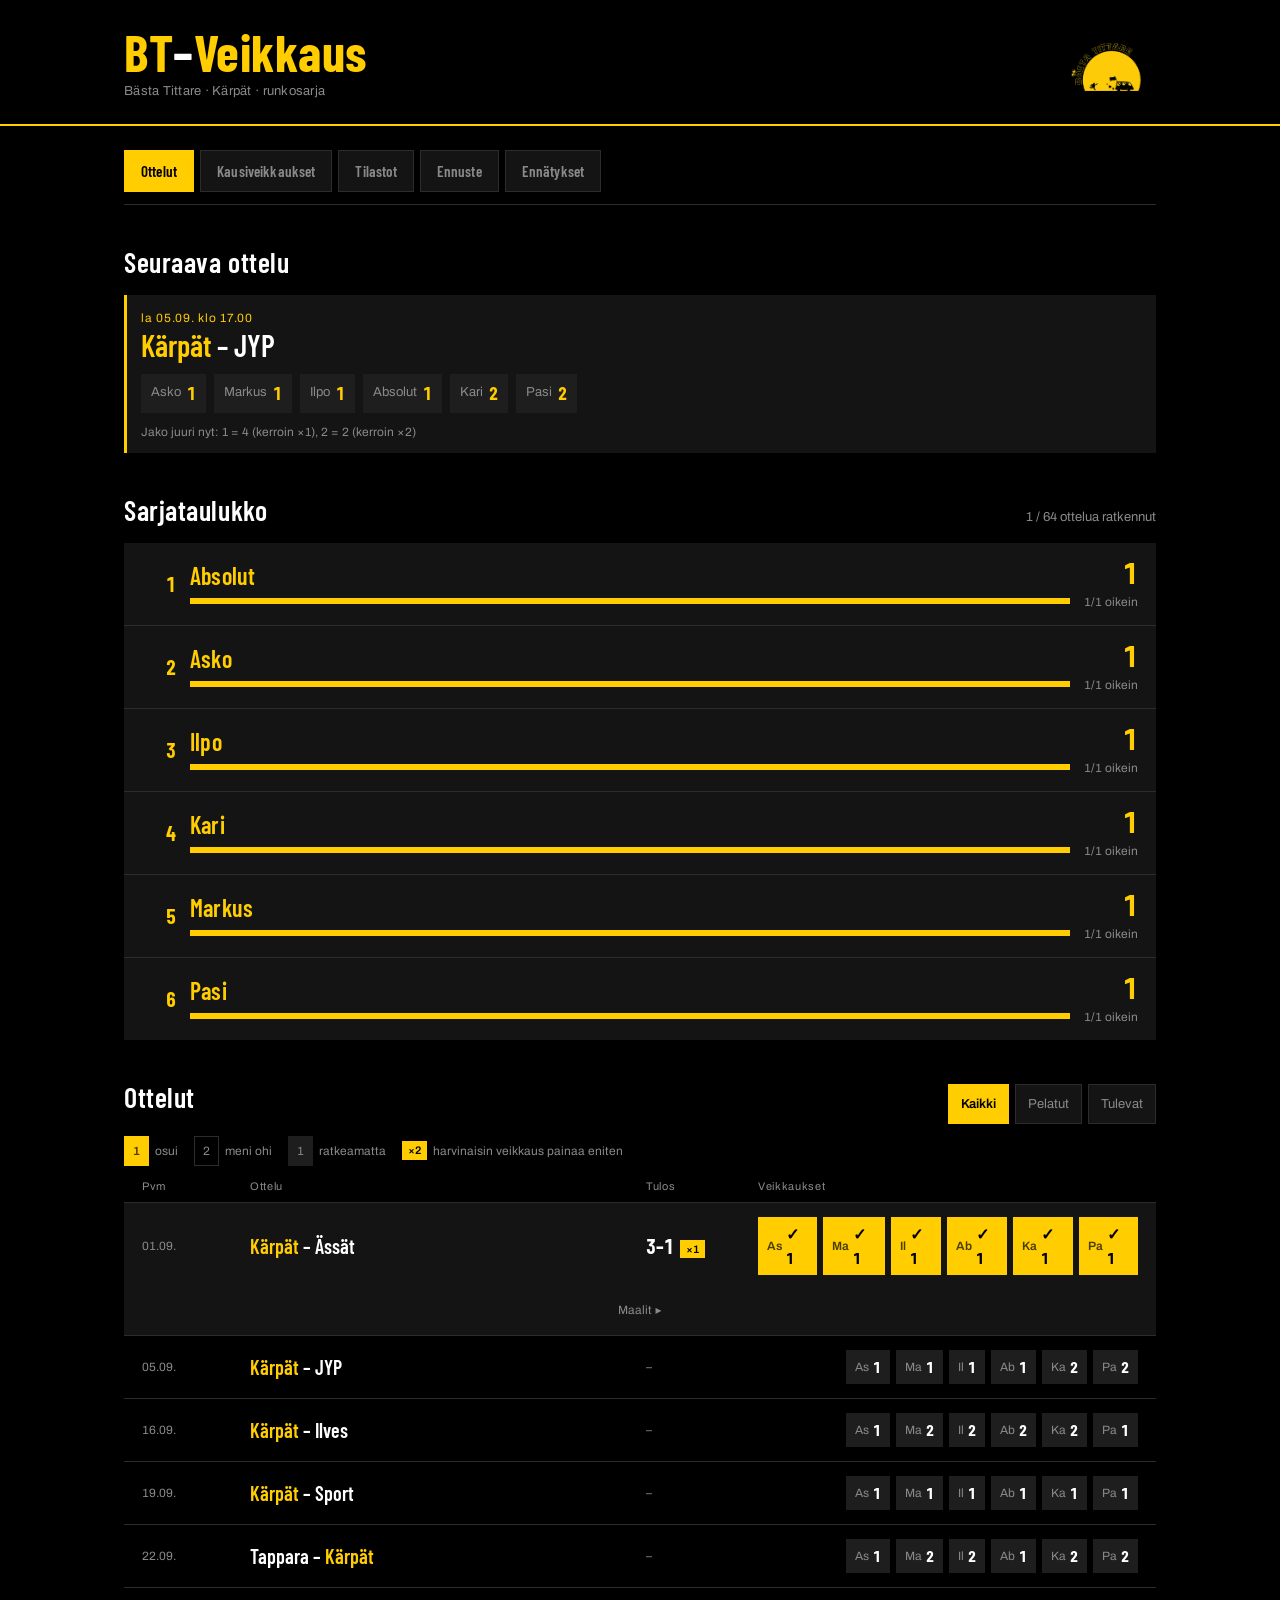
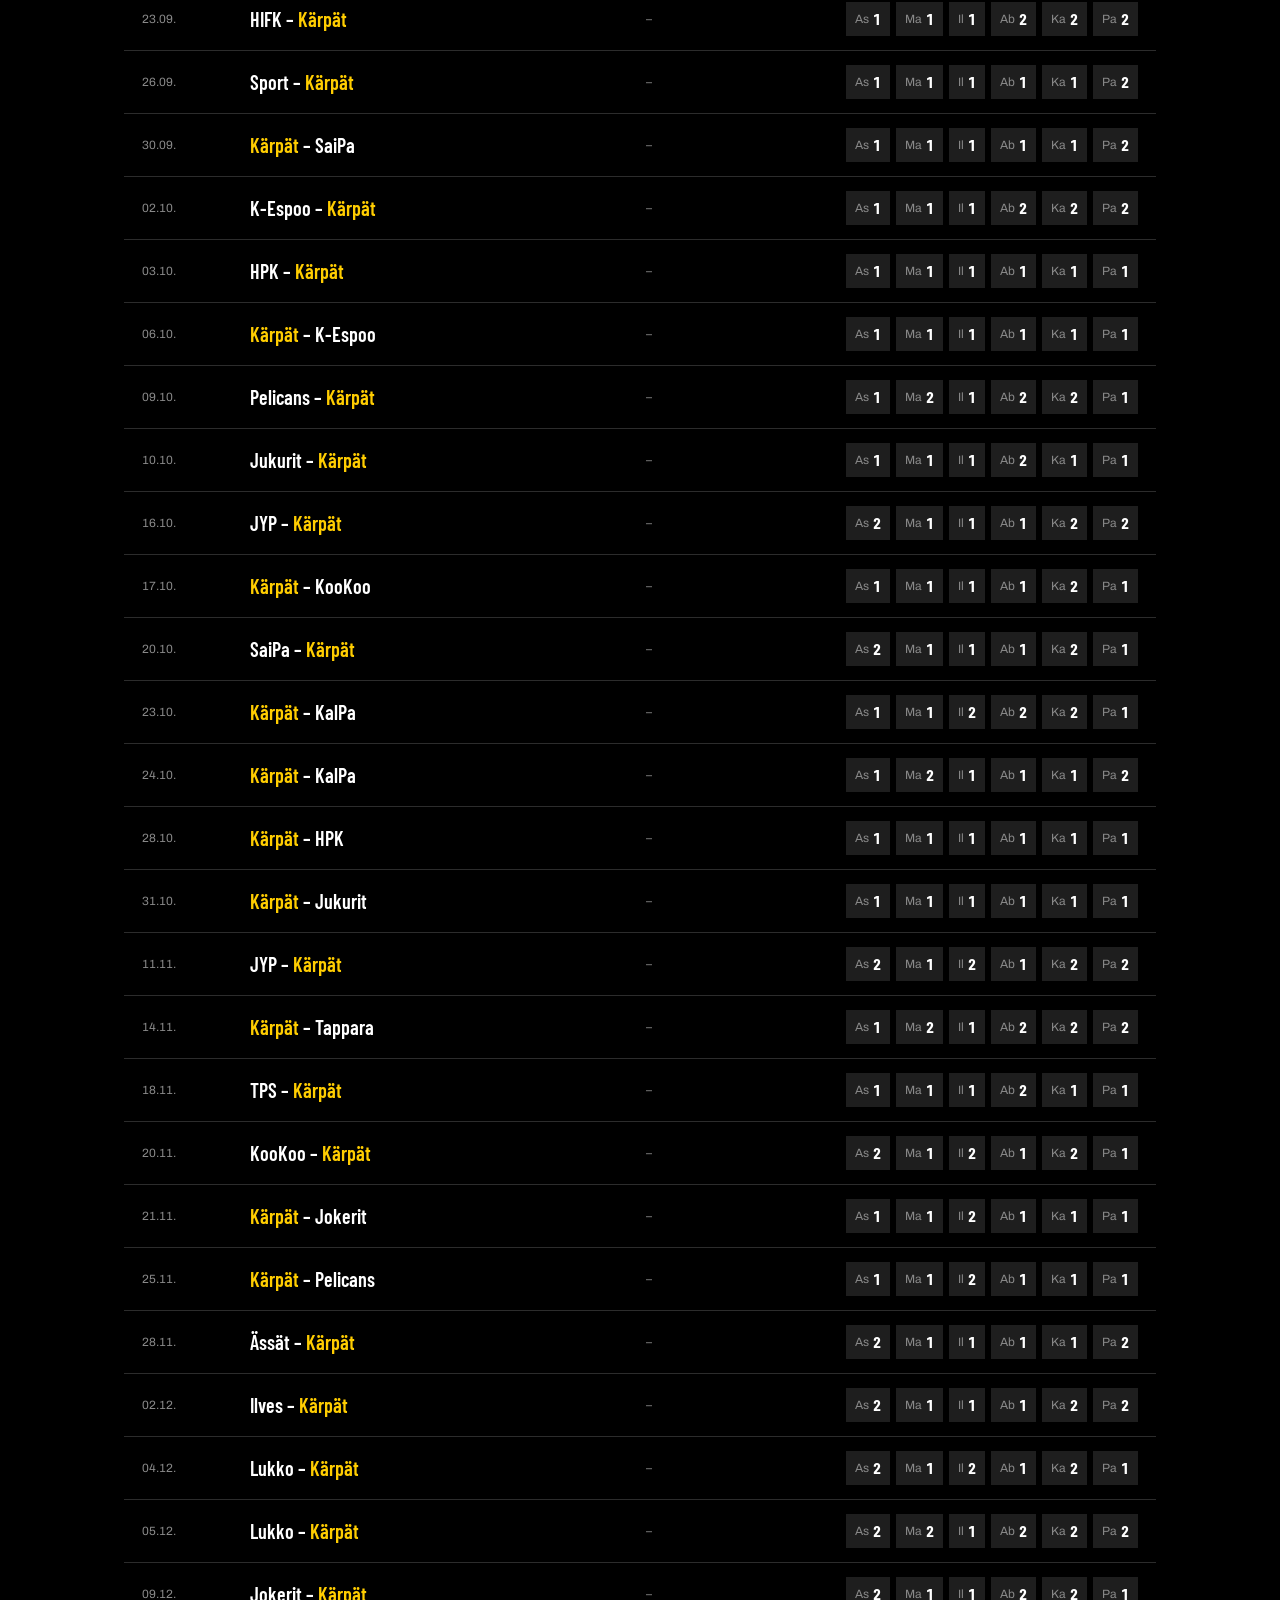
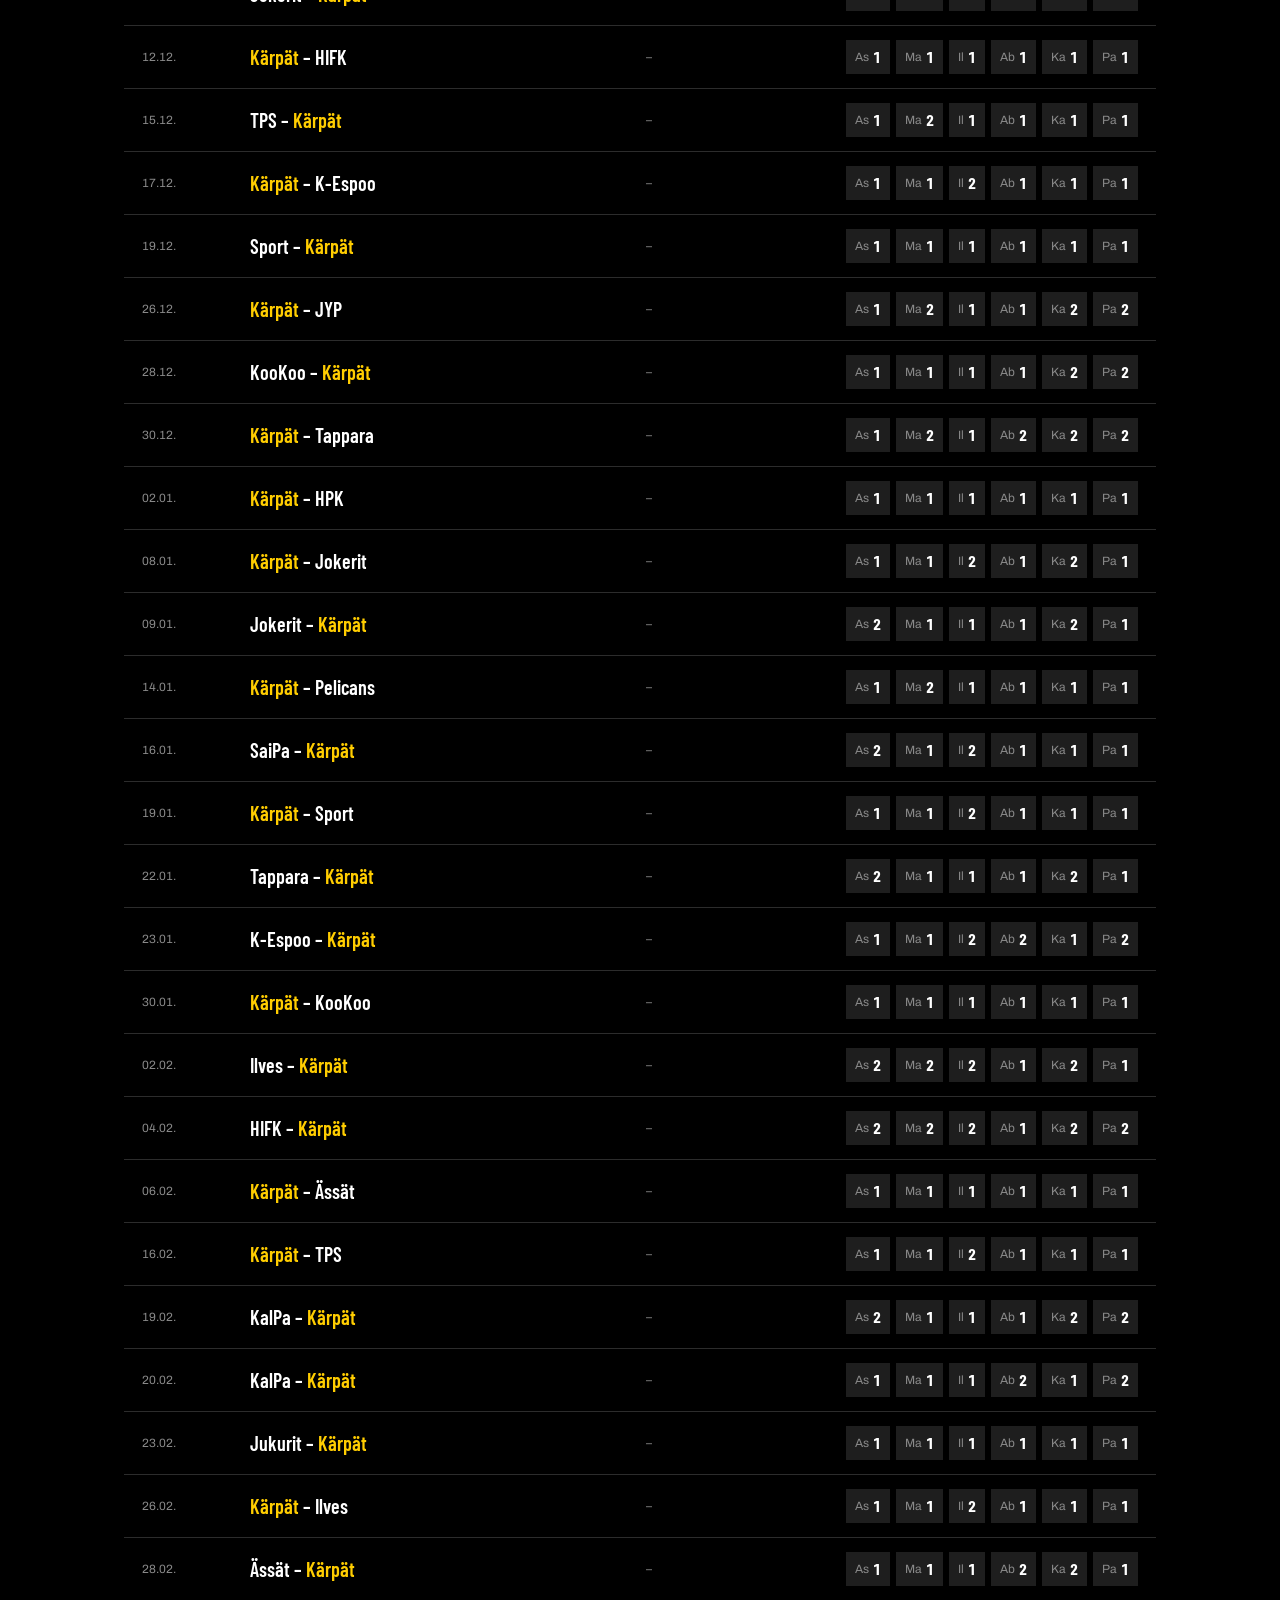
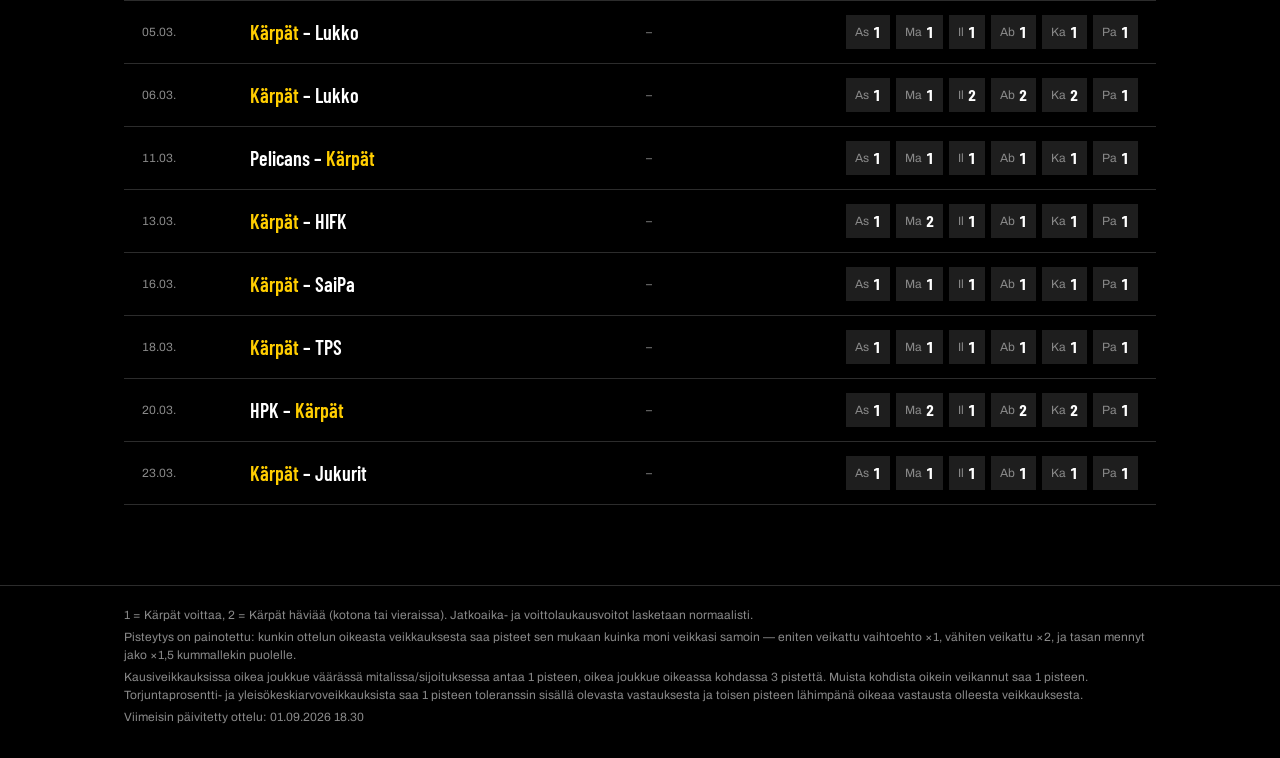
==== commit 0bd8789b: "Add tests, PWA support, an Ennätykset (fun stats) tab, and accessibility polish Tests: - Extracted t" ====
--- a/index.html
+++ b/index.html
@@ -7,6 +7,11 @@
 <meta name="description" content="Bästa Tittare -porukan veikkaukset Kärppien runkosarjasta.">
 <meta name="theme-color" content="#000000">
 <link rel="icon" href="logo.png" type="image/png">
+<link rel="manifest" href="manifest.json">
+<link rel="apple-touch-icon" href="apple-touch-icon.png">
+<meta name="apple-mobile-web-app-capable" content="yes">
+<meta name="apple-mobile-web-app-status-bar-style" content="black-translucent">
+<meta name="apple-mobile-web-app-title" content="BT-Veikkaus">
 <link rel="preconnect" href="https://fonts.googleapis.com">
 <link rel="preconnect" href="https://fonts.gstatic.com" crossorigin>
 <link href="https://fonts.googleapis.com/css2?family=Barlow+Condensed:wght@500;600;700&family=Archivo:wght@400;500;600&display=swap" rel="stylesheet">
@@ -29,10 +34,11 @@
   <p class="status" id="status">Ladataan veikkauksia…</p>
 
   <nav class="tabs" role="tablist" aria-label="Näkymät" id="tabs" hidden>
-    <button type="button" class="tab is-on" data-tab="ottelut" role="tab" aria-selected="true">Ottelut</button>
-    <button type="button" class="tab" data-tab="kausi" role="tab" aria-selected="false">Kausiveikkaukset</button>
-    <button type="button" class="tab" data-tab="tilastot" role="tab" aria-selected="false">Tilastot</button>
-    <button type="button" class="tab" data-tab="ennuste" role="tab" aria-selected="false">Ennuste</button>
+    <button type="button" class="tab is-on" data-tab="ottelut" role="tab" aria-selected="true" tabindex="0">Ottelut</button>
+    <button type="button" class="tab" data-tab="kausi" role="tab" aria-selected="false" tabindex="-1">Kausiveikkaukset</button>
+    <button type="button" class="tab" data-tab="tilastot" role="tab" aria-selected="false" tabindex="-1">Tilastot</button>
+    <button type="button" class="tab" data-tab="ennuste" role="tab" aria-selected="false" tabindex="-1">Ennuste</button>
+    <button type="button" class="tab" data-tab="ennatykset" role="tab" aria-selected="false" tabindex="-1">Ennätykset</button>
   </nav>
 
   <!-- ================= OTTELUT ================= -->
@@ -143,6 +149,17 @@
     </section>
   </div>
 
+  <!-- ================= ENNÄTYKSET ================= -->
+  <div class="tab-panel" id="tab-ennatykset" role="tabpanel" hidden>
+    <section class="records" aria-labelledby="records-h">
+      <div class="sec-head">
+        <h2 class="sec-h" id="records-h">Ennätykset</h2>
+        <p class="sec-note">Hauskoja lukuja jo pelatuista otteluista.</p>
+      </div>
+      <div id="records-content"></div>
+    </section>
+  </div>
+
 </main>
 
 <footer class="foot">
@@ -159,6 +176,7 @@
   </div>
 </footer>
 
+<script src="scoring.js"></script>
 <script src="liiga-live.js"></script>
 <script src="app.js"></script>
 </body>
--- a/styles.css
+++ b/styles.css
@@ -502,6 +502,10 @@
 
 .chip.is-hit b { color: var(--field); }
 
+/* Ikoni värin lisäksi -- osuma/huti ei saa nojata pelkkään väriin. */
+.chip.is-hit b::before { content: "✓ "; }
+.chip.is-miss b::before { content: "✕ "; }
+
 .chip.is-miss {
   background: transparent;
   border-color: var(--line);
@@ -728,6 +732,35 @@
   white-space: nowrap;
 }
 
+/* ---------- Ennätykset ---------- */
+
+.upset-card {
+  background: var(--panel-2);
+  padding: 12px 14px;
+  border-left: 3px solid var(--keltainen);
+}
+
+.upset-teams {
+  margin: 0;
+  font-family: var(--display);
+  font-weight: 600;
+  font-size: 1.125rem;
+}
+
+.upset-score {
+  margin: 4px 0 0;
+  font-family: var(--display);
+  font-weight: 700;
+  font-size: 1.375rem;
+  font-variant-numeric: tabular-nums;
+}
+
+.upset-meta {
+  margin: 6px 0 0;
+  font-size: 0.75rem;
+  color: var(--himmea);
+}
+
 /* ---------- Ennuste ---------- */
 
 .btn {
@@ -820,7 +853,6 @@
   :root { --gutter: 24px; }
 
   .masthead-in { padding-block: 26px 20px; }
-  .masthead-logo { width: 128px; }
   .sec-h { font-size: 1.75rem; }
   .next-teams { font-size: 1.875rem; }
 
